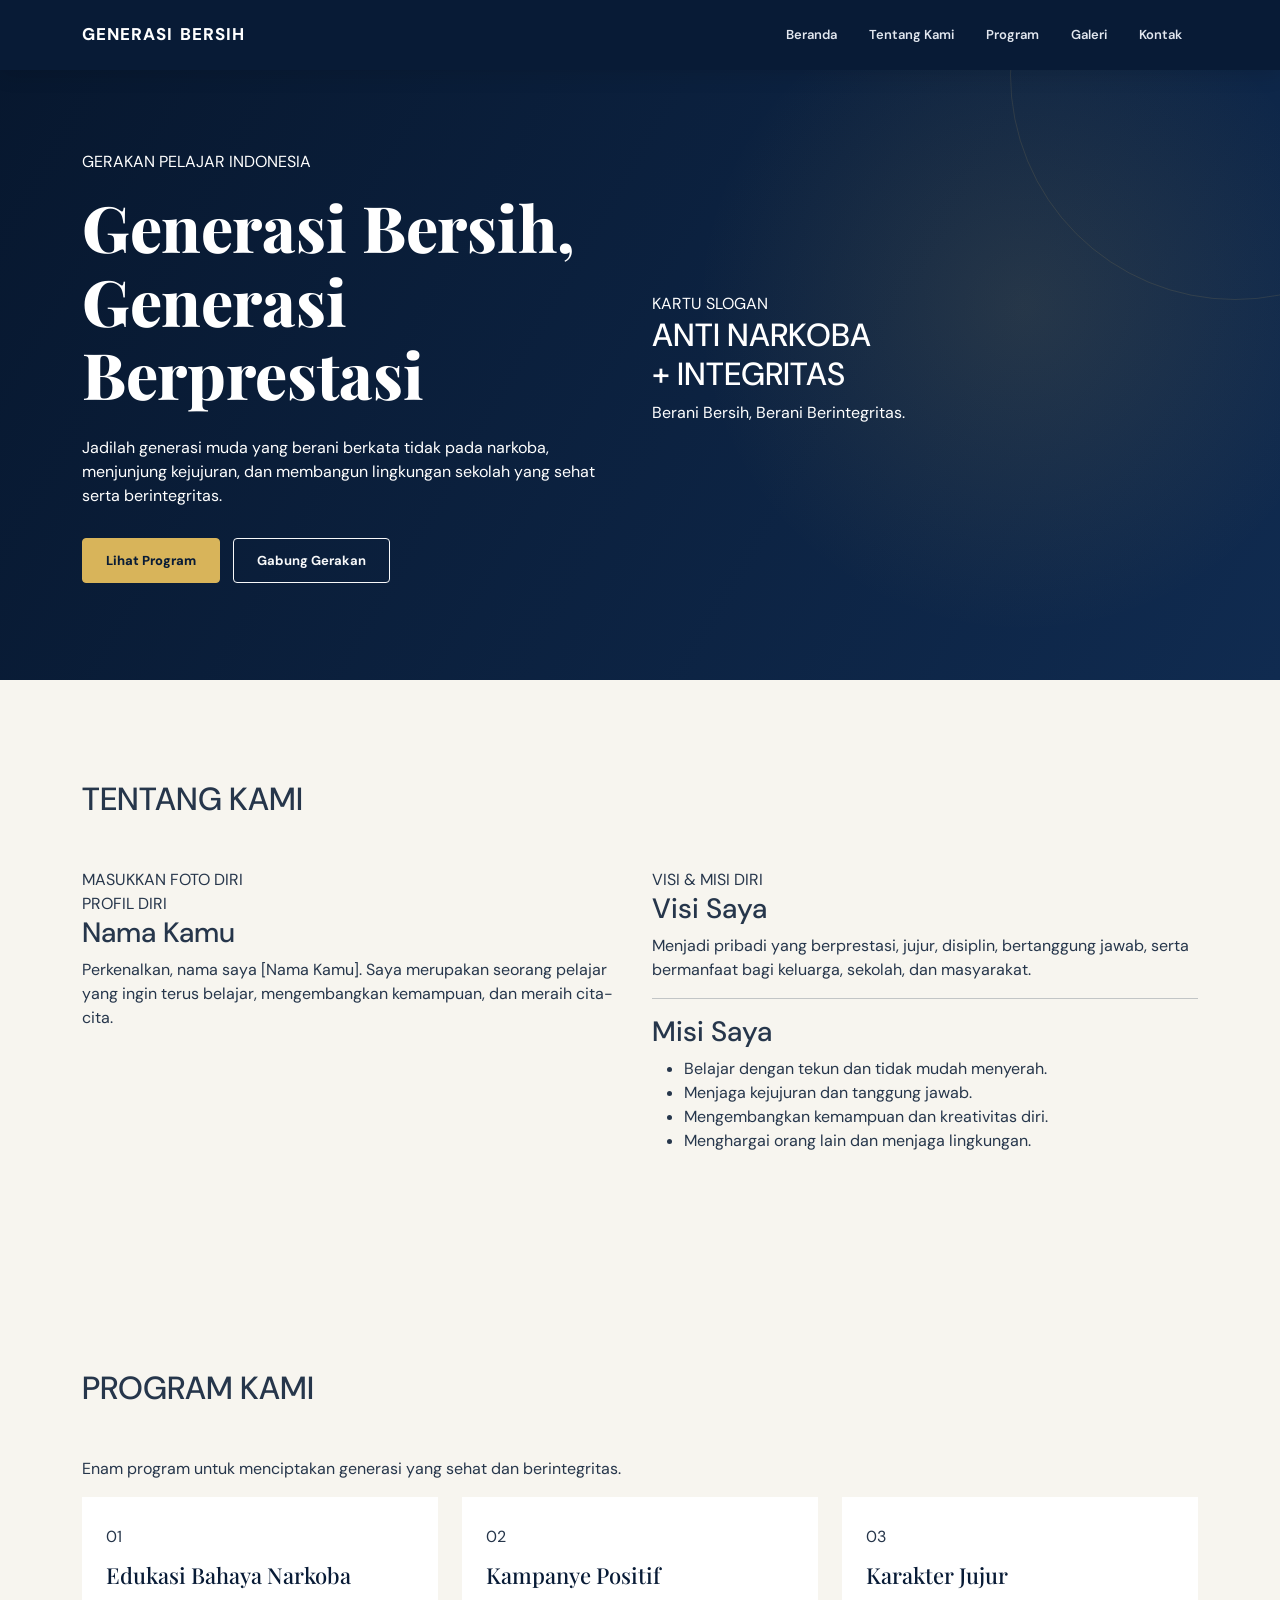
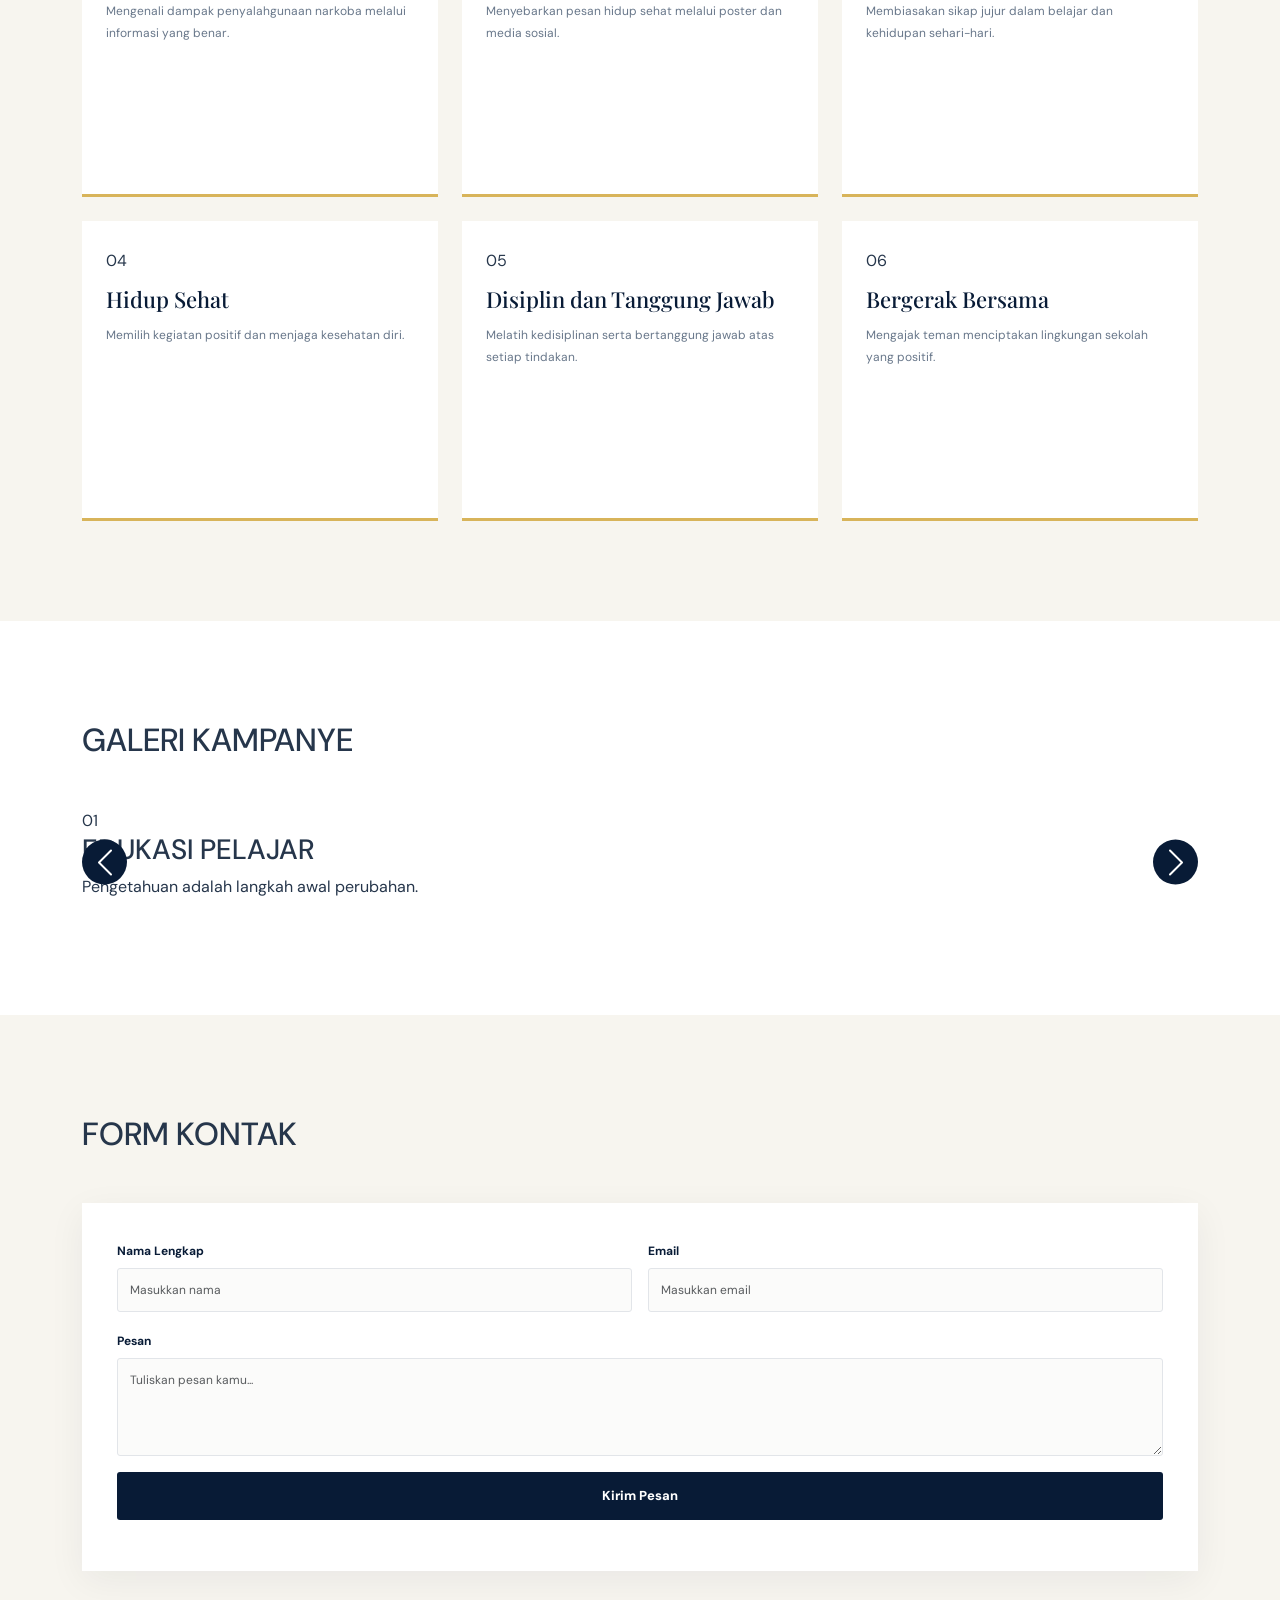
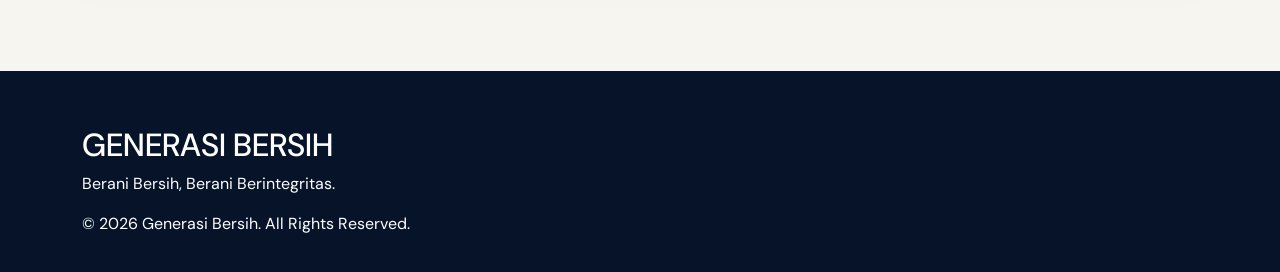
==== index.html @ 461866aa "Update index.html" ====
<!DOCTYPE html>
<html lang="id">
<head>
    <meta charset="UTF-8">
    <meta name="viewport" content="width=device-width, initial-scale=1.0">

    <title>Generasi Bersih</title>

    <!-- Bootstrap CSS -->
    <link href="https://cdn.jsdelivr.net/npm/bootstrap@5.3.3/dist/css/bootstrap.min.css" rel="stylesheet">

    <!-- Google Font -->
    <link href="https://fonts.googleapis.com/css2?family=DM+Sans:wght@400;500;600;700;800&family=Playfair+Display:wght@600;700;800&display=swap" rel="stylesheet">

    <!-- CSS -->
    <link rel="stylesheet" href="style.css">
</head>

<body>

<!-- ================================= -->
<!-- 1. NAVBAR -->
<!-- ================================= -->

<nav class="navbar navbar-expand-lg navbar-dark fixed-top">
    <div class="container">

        <a class="navbar-brand" href="#beranda">
            GENERASI <span>BERSIH</span>
        </a>

        <!-- Hamburger Smartphone -->
        <button class="navbar-toggler"
            type="button"
            data-bs-toggle="collapse"
            data-bs-target="#menuNavbar">

            <span class="navbar-toggler-icon"></span>
        </button>

        <div class="collapse navbar-collapse" id="menuNavbar">

            <ul class="navbar-nav ms-auto">

                <li class="nav-item">
                    <a class="nav-link" href="#beranda">Beranda</a>
                </li>

                <li class="nav-item">
                    <a class="nav-link" href="#tentang">Tentang Kami</a>
                </li>

                <li class="nav-item">
                    <a class="nav-link" href="#program">Program</a>
                </li>

                <li class="nav-item">
                    <a class="nav-link" href="#galeri">Galeri</a>
                </li>

                <li class="nav-item">
                    <a class="nav-link" href="#kontak">Kontak</a>
                </li>

            </ul>

        </div>
    </div>
</nav>


<!-- ================================= -->
<!-- 2. HERO -->
<!-- ================================= -->

<section id="beranda" class="hero-section">

    <div class="container">

        <div class="row align-items-center g-4">

            <!-- Kolom Kiri -->
            <div class="col-lg-6">

                <p class="eyebrow">
                    GERAKAN PELAJAR INDONESIA
                </p>

                <h1>
                    Generasi Bersih,<br>
                    Generasi Berprestasi
                </h1>

                <p class="hero-text">
                    Jadilah generasi muda yang berani berkata tidak
                    pada narkoba, menjunjung kejujuran, dan membangun
                    lingkungan sekolah yang sehat serta berintegritas.
                </p>

                <div class="hero-buttons">

                    <a href="#program" class="btn btn-gold">
                        Lihat Program
                    </a>

                    <a href="#kontak" class="btn btn-outline-light">
                        Gabung Gerakan
                    </a>

                </div>

            </div>

            <!-- Kolom Kanan -->
            <div class="col-lg-6">

                <div class="slogan-card">

                    <span>KARTU SLOGAN</span>

                    <h2>
                        ANTI NARKOBA
                        <br>
                        + INTEGRITAS
                    </h2>

                    <p>
                        Berani Bersih, Berani Berintegritas.
                    </p>

                </div>

            </div>

        </div>

    </div>

</section>


<!-- ================================= -->
<!-- 3. TENTANG KAMI -->
<!-- FOTO DIRI + VISI MISI DIRI -->
<!-- ================================= -->

<section id="tentang" class="about-section section-padding">

    <div class="container">

        <h2 class="section-heading">
            TENTANG KAMI
        </h2>

        <div class="row g-4">

            <!-- PROFIL DIRI -->
            <div class="col-md-6">

                <div class="profile-card">

                    <div class="profile-photo-wrap">

                        <!-- GANTI FOTO DI SINI -->
                        <img src="foto-diri.jpg"
                             alt="Foto Diri"
                             class="profile-photo"
                             onerror="this.style.display='none'; document.getElementById('placeholderFoto').style.display='grid';">

                        <div id="placeholderFoto" class="photo-placeholder">
                            MASUKKAN FOTO DIRI
                        </div>

                    </div>

                    <div class="card-content">

                        <span class="small-label">
                            PROFIL DIRI
                        </span>

                        <h3>Nama Kamu</h3>

                        <p>
                            Perkenalkan, nama saya [Nama Kamu].
                            Saya merupakan seorang pelajar yang ingin
                            terus belajar, mengembangkan kemampuan,
                            dan meraih cita-cita.
                        </p>

                    </div>

                </div>

            </div>


            <!-- VISI MISI DIRI -->
            <div class="col-md-6">

                <div class="vision-mission-card">

                    <span class="small-label">
                        VISI & MISI DIRI
                    </span>

                    <h3>Visi Saya</h3>

                    <p>
                        Menjadi pribadi yang berprestasi, jujur,
                        disiplin, bertanggung jawab, serta bermanfaat
                        bagi keluarga, sekolah, dan masyarakat.
                    </p>

                    <hr>

                    <h3>Misi Saya</h3>

                    <ul class="mission-list">

                        <li>
                            Belajar dengan tekun dan tidak mudah menyerah.
                        </li>

                        <li>
                            Menjaga kejujuran dan tanggung jawab.
                        </li>

                        <li>
                            Mengembangkan kemampuan dan kreativitas diri.
                        </li>

                        <li>
                            Menghargai orang lain dan menjaga lingkungan.
                        </li>

                    </ul>

                </div>

            </div>

        </div>

    </div>

</section>


<!-- ================================= -->
<!-- 4. PROGRAM KAMI -->
<!-- 6 CARD -->
<!-- ================================= -->

<section id="program" class="program-section section-padding">

    <div class="container">

        <h2 class="section-heading">
            PROGRAM KAMI
        </h2>

        <p class="section-subtitle">
            Enam program untuk menciptakan generasi yang sehat
            dan berintegritas.
        </p>

        <div class="row g-4">

            <!-- CARD 1 -->
            <div class="col-lg-4 col-md-6">

                <div class="program-card">

                    <span>01</span>

                    <h3>Edukasi Bahaya Narkoba</h3>

                    <p>
                        Mengenali dampak penyalahgunaan narkoba
                        melalui informasi yang benar.
                    </p>

                </div>

            </div>


            <!-- CARD 2 -->
            <div class="col-lg-4 col-md-6">

                <div class="program-card">

                    <span>02</span>

                    <h3>Kampanye Positif</h3>

                    <p>
                        Menyebarkan pesan hidup sehat melalui
                        poster dan media sosial.
                    </p>

                </div>

            </div>


            <!-- CARD 3 -->
            <div class="col-lg-4 col-md-6">

                <div class="program-card">

                    <span>03</span>

                    <h3>Karakter Jujur</h3>

                    <p>
                        Membiasakan sikap jujur dalam belajar
                        dan kehidupan sehari-hari.
                    </p>

                </div>

            </div>


            <!-- CARD 4 -->
            <div class="col-lg-4 col-md-6">

                <div class="program-card">

                    <span>04</span>

                    <h3>Hidup Sehat</h3>

                    <p>
                        Memilih kegiatan positif dan menjaga
                        kesehatan diri.
                    </p>

                </div>

            </div>


            <!-- CARD 5 -->
            <div class="col-lg-4 col-md-6">

                <div class="program-card">

                    <span>05</span>

                    <h3>Disiplin dan Tanggung Jawab</h3>

                    <p>
                        Melatih kedisiplinan serta bertanggung
                        jawab atas setiap tindakan.
                    </p>

                </div>

            </div>


            <!-- CARD 6 -->
            <div class="col-lg-4 col-md-6">

                <div class="program-card">

                    <span>06</span>

                    <h3>Bergerak Bersama</h3>

                    <p>
                        Mengajak teman menciptakan lingkungan
                        sekolah yang positif.
                    </p>

                </div>

            </div>

        </div>

    </div>

</section>


<!-- ================================= -->
<!-- 5. GALERI KAMPANYE -->
<!-- CAROUSEL -->
<!-- ================================= -->

<section id="galeri" class="gallery-section section-padding">

    <div class="container">

        <h2 class="section-heading">
            GALERI KAMPANYE
        </h2>

        <div id="galleryCarousel"
             class="carousel slide"
             data-bs-ride="carousel">

            <div class="carousel-inner">

                <div class="carousel-item active">

                    <div class="gallery-slide slide-one">

                        <span>01</span>

                        <h3>EDUKASI PELAJAR</h3>

                        <p>
                            Pengetahuan adalah langkah awal perubahan.
                        </p>

                    </div>

                </div>


                <div class="carousel-item">

                    <div class="gallery-slide slide-two">

                        <span>02</span>

                        <h3>KAMPANYE POSITIF</h3>

                        <p>
                            Sebarkan pesan baik untuk masa depan.
                        </p>

                    </div>

                </div>


                <div class="carousel-item">

                    <div class="gallery-slide slide-three">

                        <span>03</span>

                        <h3>AKSI BERSAMA</h3>

                        <p>
                            Perubahan besar dimulai dari langkah kecil.
                        </p>

                    </div>

                </div>

            </div>


            <!-- Tombol Sebelumnya -->
            <button class="carousel-control-prev"
                    type="button"
                    data-bs-target="#galleryCarousel"
                    data-bs-slide="prev">

                <span class="carousel-control-prev-icon"></span>

            </button>


            <!-- Tombol Berikutnya -->
            <button class="carousel-control-next"
                    type="button"
                    data-bs-target="#galleryCarousel"
                    data-bs-slide="next">

                <span class="carousel-control-next-icon"></span>

            </button>

        </div>

    </div>

</section>


<!-- ================================= -->
<!-- 6. FORM KONTAK -->
<!-- ================================= -->

<section id="kontak" class="contact-section section-padding">

    <div class="container">

        <h2 class="section-heading">
            FORM KONTAK
        </h2>

        <form id="contactForm" class="contact-form">

            <div class="row g-3">

                <!-- NAMA -->
                <div class="col-md-6">

                    <label for="nama" class="form-label">
                        Nama Lengkap
                    </label>

                    <input type="text"
                           id="nama"
                           class="form-control"
                           placeholder="Masukkan nama"
                           required>

                </div>


                <!-- EMAIL -->
                <div class="col-md-6">

                    <label for="email" class="form-label">
                        Email
                    </label>

                    <input type="email"
                           id="email"
                           class="form-control"
                           placeholder="Masukkan email"
                           required>

                </div>


                <!-- PESAN -->
                <div class="col-12">

                    <label for="pesan" class="form-label">
                        Pesan
                    </label>

                    <textarea id="pesan"
                              class="form-control"
                              rows="4"
                              placeholder="Tuliskan pesan kamu..."
                              required></textarea>

                </div>


                <!-- BUTTON KIRIM -->
                <div class="col-12">

                    <button type="submit"
                            class="btn btn-navy w-100">
                        Kirim Pesan
                    </button>

                    <p id="formMessage"></p>

                </div>

            </div>

        </form>

    </div>

</section>


<!-- ================================= -->
<!-- 7. FOOTER -->
<!-- ================================= -->

<footer class="site-footer">

    <div class="container footer-inner">

        <div>

            <h2>
                GENERASI <span>BERSIH</span>
            </h2>

            <p>
                Berani Bersih, Berani Berintegritas.
            </p>

        </div>

        <p class="copyright">
            © 2026 Generasi Bersih. All Rights Reserved.
        </p>

    </div>

</footer>


<!-- BOOTSTRAP JAVASCRIPT -->
<script src="https://cdn.jsdelivr.net/npm/bootstrap@5.3.3/dist/js/bootstrap.bundle.min.js"></script>

<!-- JAVASCRIPT SENDIRI -->
<script src="script.js"></script>

</body>
</html>
---- style.css ----
:root {
  --navy: #081b36;
  --navy-light: #102b50;
  --navy-soft: #17375f;
  --gold: #d8b45a;
  --gold-light: #f1d991;
  --cream: #f7f5ef;
  --white: #ffffff;
  --text: #26364b;
  --muted: #68778a;
}

* {
  margin: 0;
  padding: 0;
  box-sizing: border-box;
}

html {
  scroll-behavior: smooth;
  scroll-padding-top: 85px;
}

body {
  font-family: 'DM Sans', sans-serif;
  color: var(--text);
  background: var(--white);
}

a {
  text-decoration: none;
}

.gold-text {
  color: var(--gold-light);
}

.gold-text-dark {
  color: #b18b34;
}

/* NAVBAR */

.navbar {
  background: var(--navy);
  padding: 17px 0;
  box-shadow: 0 4px 20px rgba(0, 0, 0, 0.12);
}

.navbar-brand {
  color: white;
  font-size: 17px;
  font-weight: 800;
  letter-spacing: 1px;
  display: flex;
  align-items: center;
  gap: 7px;
}

.brand-icon {
  width: 35px;
  height: 35px;
  border: 1px solid var(--gold);
  color: var(--gold);
  display: inline-flex;
  align-items: center;
  justify-content: center;
  border-radius: 50%;
  font-family: 'Playfair Display', serif;
  font-size: 21px;
}

.nav-link {
  color: #e2e7ef !important;
  font-size: 13px;
  font-weight: 600;
  margin: 0 8px;
  transition: 0.3s;
}

.nav-link:hover {
  color: var(--gold) !important;
}

.btn-gold {
  background: var(--gold);
  color: var(--navy);
  border: 1px solid var(--gold);
  border-radius: 4px;
  padding: 12px 23px;
  font-size: 13px;
  font-weight: 800;
  transition: 0.3s;
}

.btn-gold:hover {
  background: var(--gold-light);
  color: var(--navy);
  border-color: var(--gold-light);
  transform: translateY(-3px);
}

/* HERO */

.hero-section {
  min-height: 680px;
  padding: 150px 0 90px;
  background:
    radial-gradient(circle at 80% 45%, rgba(216, 180, 90, 0.12), transparent 30%),
    linear-gradient(120deg, #07172e, #102b50);
  color: white;
  overflow: hidden;
  position: relative;
}

.hero-section::before {
  content: "";
  position: absolute;
  width: 450px;
  height: 450px;
  border: 1px solid rgba(216, 180, 90, 0.12);
  border-radius: 50%;
  right: -180px;
  top: -150px;
}

.hero-label {
  color: var(--gold);
  font-size: 11px;
  font-weight: 800;
  letter-spacing: 3px;
  margin-bottom: 22px;
}

.hero-label span {
  display: inline-block;
  width: 25px;
  height: 2px;
  background: var(--gold);
  vertical-align: middle;
  margin-right: 8px;
}

.hero-section h1 {
  font-family: 'Playfair Display', serif;
  font-size: clamp(40px, 5vw, 64px);
  line-height: 1.15;
  font-weight: 800;
  margin-bottom: 25px;
}

.hero-description {
  max-width: 540px;
  color: #c5cfdd;
  line-height: 1.9;
  font-size: 14px;
}

.hero-buttons {
  display: flex;
  gap: 13px;
  flex-wrap: wrap;
  margin-top: 30px;
}

.btn-outline-light {
  border-radius: 4px;
  padding: 12px 23px;
  font-size: 13px;
  font-weight: 700;
}

.hero-note {
  margin-top: 55px;
  display: flex;
  align-items: center;
  gap: 12px;
  color: #aebbd0;
  font-size: 10px;
  letter-spacing: 2px;
  font-weight: 700;
}

.note-line {
  width: 40px;
  height: 1px;
  background: var(--gold);
}

/* HERO VISUAL */

.hero-visual {
  height: 420px;
  max-width: 420px;
  margin: auto;
  border: 1px solid rgba(216, 180, 90, 0.5);
  position: relative;
  padding: 25px;
  display: flex;
  flex-direction: column;
  justify-content: space-between;
  background: linear-gradient(145deg, rgba(255,255,255,0.07), rgba(255,255,255,0.01));
}

.visual-top {
  color: var(--gold-light);
  font-size: 10px;
  letter-spacing: 3px;
  text-align: center;
  font-weight: 700;
}

.visual-circle {
  width: 230px;
  height: 230px;
  margin: auto;
  border-radius: 50%;
  border: 1px solid var(--gold);
  display: flex;
  align-items: center;
  justify-content: center;
  position: relative;
}

.visual-circle::before {
  content: "";
  position: absolute;
  inset: 12px;
  border: 1px dashed rgba(216, 180, 90, 0.6);
  border-radius: 50%;
}

.circle-inner {
  display: flex;
  flex-direction: column;
  align-items: center;
  color: white;
  z-index: 1;
}

.shield-symbol {
  font-size: 58px;
  color: var(--gold);
  line-height: 1.2;
}

.circle-caption {
  color: var(--gold-light);
  font-size: 10px;
  letter-spacing: 4px;
}

.circle-inner strong {
  font-family: 'Playfair Display', serif;
  font-size: 29px;
  letter-spacing: 2px;
}

.visual-bottom {
  display: flex;
  align-items: center;
  gap: 15px;
  border-top: 1px solid rgba(255,255,255,0.2);
  padding-top: 15px;
}

.visual-bottom > span {
  font-family: 'Playfair Display', serif;
  color: var(--gold);
  font-size: 30px;
}

.visual-bottom strong,
.visual-bottom small {
  display: block;
}

.visual-bottom strong {
  font-size: 11px;
  letter-spacing: 1px;
}

.visual-bottom small {
  color: #b8c5d7;
  font-size: 10px;
  margin-top: 4px;
}

.gold-decoration {
  position: absolute;
  width: 65px;
  height: 65px;
  border-top: 2px solid var(--gold);
  border-right: 2px solid var(--gold);
  top: -8px;
  right: -8px;
}

/* STATISTIK */

.stat-section {
  background: var(--gold);
  padding: 27px 0;
}

.stat-item h2 {
  color: var(--navy);
  font-family: 'Playfair Display', serif;
  font-size: 32px;
  margin-bottom: 2px;
}

.stat-item p {
  color: #29364a;
  font-size: 12px;
  font-weight: 800;
  margin: 0;
}

/* SECTION UMUM */

.section-padding {
  padding: 100px 0;
}

.section-label {
  color: #a8832f;
  font-size: 11px;
  letter-spacing: 3px;
  font-weight: 800;
  margin-bottom: 14px;
}

.section-title {
  color: var(--navy);
  font-family: 'Playfair Display', serif;
  font-size: clamp(32px, 4vw, 43px);
  font-weight: 800;
  margin-bottom: 20px;
}

.section-description {
  color: var(--muted);
  font-size: 14px;
  line-height: 1.9;
}

.section-heading {
  margin-bottom: 50px;
}

/* TENTANG */

.about-section {
  background: var(--cream);
}

.about-art {
  min-height: 440px;
  background: var(--navy);
  padding: 40px;
  color: white;
  position: relative;
  overflow: hidden;
}

.about-number {
  font-family: 'Playfair Display', serif;
  color: rgba(216, 180, 90, 0.3);
  font-size: 100px;
  line-height: 1;
}

.about-content {
  position: relative;
  z-index: 1;
  margin-top: 25px;
}

.about-content > span {
  color: var(--gold);
  font-size: 10px;
  letter-spacing: 4px;
  font-weight: 700;
}

.about-content h2 {
  font-family: 'Playfair Display', serif;
  font-size: 34px;
  line-height: 1.3;
  max-width: 320px;
  margin: 15px 0;
}

.about-line {
  width: 55px;
  height: 3px;
  background: var(--gold);
  margin-bottom: 17px;
}

.about-content p {
  color: #bfcada;
  font-size: 13px;
  line-height: 1.8;
  max-width: 310px;
}

.about-stamp {
  position: absolute;
  right: 20px;
  bottom: 20px;
  width: 75px;
  height: 75px;
  border: 1px solid var(--gold);
  border-radius: 50%;
  display: flex;
  align-items: center;
  justify-content: center;
  text-align: center;
  color: var(--gold);
  font-weight: 800;
  font-size: 12px;
  transform: rotate(-15deg);
}

.about-points {
  margin-top: 28px;
}

.point-item {
  display: flex;
  gap: 15px;
  margin-top: 20px;
  align-items: flex-start;
}

.point-item > span {
  background: var(--gold);
  color: var(--navy);
  width: 28px;
  height: 28px;
  flex-shrink: 0;
  display: flex;
  justify-content: center;
  align-items: center;
  border-radius: 50%;
  font-weight: 800;
}

.point-item strong,
.point-item small {
  display: block;
}

.point-item strong {
  color: var(--navy);
  font-size: 14px;
}

.point-item small {
  color: var(--muted);
  font-size: 12px;
  margin-top: 5px;
}

/* VISI MISI */

.vision-section {
  background: var(--navy);
}

.gold-label {
  color: var(--gold) !important;
}

.light-title {
  color: white;
}

.vision-intro {
  color: #b9c5d6;
  font-size: 14px;
}

.vision-card {
  height: 100%;
  padding: 38px;
  background: var(--gold);
  color: var(--navy);
  position: relative;
  overflow: hidden;
}

.card-index {
  font-size: 10px;
  letter-spacing: 3px;
  font-weight: 800;
}

.vision-icon {
  font-size: 50px;
  margin-top: 35px;
}

.vision-card h3,
.mission-card h3 {
  font-family: 'Playfair Display', serif;
  font-size: 32px;
  margin: 10px 0;
}

.vision-card p {
  font-size: 14px;
  line-height: 1.9;
  margin-top: 15px;
}

.mission-card {
  height: 100%;
  padding: 38px;
  border: 1px solid rgba(216, 180, 90, 0.5);
  color: white;
}

.mission-card h3 {
  color: var(--gold);
  margin: 20px 0;
}

.mission-row {
  display: flex;
  gap: 18px;
  padding: 16px 0;
  border-bottom: 1px solid rgba(255,255,255,0.13);
}

.mission-row:last-child {
  border-bottom: none;
}

.mission-row span {
  color: var(--gold);
  font-family: 'Playfair Display', serif;
  font-size: 22px;
}

.mission-row p {
  color: #d0d9e5;
  font-size: 13px;
  line-height: 1.7;
  margin: 0;
}

/* PROGRAM */

.program-section {
  background: var(--cream);
}

.program-count {
  color: var(--navy);
  font-size: 11px;
  font-weight: 800;
  letter-spacing: 2px;
}

.program-card {
  height: 100%;
  min-height: 300px;
  background: white;
  padding: 28px 24px;
  border-bottom: 3px solid var(--gold);
  transition: 0.3s;
}

.program-card:hover {
  transform: translateY(-8px);
  box-shadow: 0 15px 35px rgba(8, 27, 54, 0.1);
}

.program-icon {
  width: 50px;
  height: 50px;
  background: var(--navy);
  color: var(--gold);
  display: flex;
  align-items: center;
  justify-content: center;
  font-size: 25px;
  margin-bottom: 25px;
}

.program-number {
  color: #a8832f;
  font-size: 9px;
  font-weight: 800;
  letter-spacing: 2px;
}

.program-card h3 {
  color: var(--navy);
  font-family: 'Playfair Display', serif;
  font-size: 22px;
  margin: 13px 0;
}

.program-card p {
  color: var(--muted);
  font-size: 12px;
  line-height: 1.8;
}

.program-bottom {
  display: flex;
  justify-content: space-between;
  align-items: center;
  border-top: 1px solid #e9e9e9;
  padding-top: 15px;
  margin-top: 20px;
  color: var(--navy);
  font-size: 9px;
  font-weight: 800;
  letter-spacing: 2px;
}

.program-bottom span {
  color: #a8832f;
  font-size: 20px;
}

/* KAMPANYE */

.campaign-section {
  background: var(--cream);
  padding: 15px 0 90px;
}

.campaign-box {
  background: var(--navy);
  color: white;
  padding: 65px 55px;
  position: relative;
  overflow: hidden;
}

.campaign-box h2 {
  font-family: 'Playfair Display', serif;
  font-size: clamp(28px, 4vw, 43px);
  line-height: 1.3;
  margin-bottom: 15px;
}

.campaign-box p:not(.section-label) {
  color: #bdc9d9;
  font-size: 13px;
}

.campaign-decoration {
  position: absolute;
  right: 20px;
  top: -60px;
  font-family: 'Playfair Display', serif;
  font-size: 250px;
  font-weight: 800;
  color: rgba(255,255,255,0.035);
}

/* GALERI */

.gallery-section {
  background: white;
}

.gallery-section .section-description {
  max-width: 580px;
}

.gallery-card {
  padding: 0 75px;
}

.gallery-placeholder {
  height: 330px;
  display: flex;
  flex-direction: column;
  align-items: center;
  justify-content: center;
  text-align: center;
  color: white;
  position: relative;
  overflow: hidden;
}

.gallery-one {
  background: linear-gradient(135deg, #102b50, #254c76);
}

.gallery-two {
  background: linear-gradient(135deg, #182d48, #8b7139);
}

.gallery-three {
  background: linear-gradient(135deg, #07172e, #3a5270);
}

.gallery-placeholder::before,
.gallery-placeholder::after {
  content: "";
  position: absolute;
  border: 1px solid rgba(255,255,255,0.2);
  width: 240px;
  height: 240px;
  border-radius: 50%;
}

.gallery-placeholder::after {
  width: 190px;
  height: 190px;
}

.gallery-placeholder span {
  color: var(--gold-light);
  font-family: 'Playfair Display', serif;
  font-size: 55px;
  z-index: 1;
}

.gallery-placeholder strong {
  font-family: 'Playfair Display', serif;
  font-size: 25px;
  z-index: 1;
}

.gallery-placeholder small {
  color: #e0e6ed;
  margin-top: 10px;
  z-index: 1;
  font-size: 12px;
}

.carousel-control-prev,
.carousel-control-next {
  width: 45px;
  height: 45px;
  top: 50%;
  transform: translateY(-50%);
  background: var(--navy);
  border-radius: 50%;
  opacity: 1;
}

.gallery-note {
  color: #8a929d;
  font-size: 11px;
  text-align: center;
  margin-top: 20px;
}

/* JOIN */

.join-section {
  padding: 90px 0;
  background:
    radial-gradient(circle at center, rgba(216,180,90,0.13), transparent 40%),
    var(--navy-light);
  color: white;
  text-align: center;
}

.join-content h2 {
  font-family: 'Playfair Display', serif;
  font-size: clamp(35px, 5vw, 52px);
  line-height: 1.3;
  margin-bottom: 20px;
}

.join-content > p:not(.section-label) {
  max-width: 560px;
  margin: 0 auto 28px;
  color: #c5cfdd;
  font-size: 13px;
  line-height: 1.8;
}

/* KONTAK */

.contact-section {
  background: var(--cream);
}

.contact-info {
  margin-top: 35px;
}

.contact-info-item {
  display: flex;
  gap: 15px;
  align-items: center;
  margin-top: 22px;
}

.contact-info-item > span {
  width: 43px;
  height: 43px;
  background: var(--navy);
  color: var(--gold);
  display: flex;
  align-items: center;
  justify-content: center;
  font-size: 20px;
}

.contact-info-item strong,
.contact-info-item small {
  display: block;
}

.contact-info-item strong {
  color: var(--navy);
  font-size: 13px;
}

.contact-info-item small {
  color: var(--muted);
  font-size: 12px;
  margin-top: 3px;
}

.contact-form {
  background: white;
  padding: 35px;
  box-shadow: 0 10px 35px rgba(8, 27, 54, 0.06);
}

.contact-form h3 {
  font-family: 'Playfair Display', serif;
  color: var(--navy);
  font-size: 27px;
  margin-bottom: 25px;
}

.contact-form label {
  color: var(--navy);
  font-size: 12px;
  font-weight: 700;
  margin-bottom: 8px;
}

.contact-form .form-control {
  border: 1px solid #e2e5e9;
  border-radius: 3px;
  padding: 12px;
  font-size: 12px;
  background: #fbfbfa;
}

.contact-form .form-control:focus {
  border-color: var(--gold);
  box-shadow: 0 0 0 0.15rem rgba(216,180,90,0.15);
}

.btn-navy {
  background: var(--navy);
  color: white;
  border-radius: 3px;
  padding: 13px;
  font-size: 13px;
  font-weight: 800;
  transition: 0.3s;
}

.btn-navy:hover {
  background: var(--navy-light);
  color: var(--gold);
}

/* FOOTER */

.site-footer {
  background: #061329;
  color: white;
  padding: 55px 0 20px;
}

.footer-brand {
  color: white;
  font-family: 'Playfair Display', serif;
  font-size: 24px;
  font-weight: 800;
}

.footer-brand span {
  color: var(--gold);
}

.footer-description {
  max-width: 380px;
  color: #aab8ca;
  font-size: 12px;
  line-height: 1.9;
  margin-top: 15px;
}

.footer-title {
  color: var(--gold);
  font-size: 12px;
  font-weight: 800;
  letter-spacing: 2px;
  margin-bottom: 18px;
}

.footer-links {
  list-style: none;
  padding: 0;
}

.footer-links li {
  margin-bottom: 11px;
}

.footer-links a {
  color: #b8c4d3;
  font-size: 12px;
  transition: 0.3s;
}

.footer-links a:hover {
  color: var(--gold);
}

.footer-bottom {
  border-top: 1px solid rgba(255,255,255,0.12);
  margin-top: 40px;
  padding-top: 20px;
  color: #8999ad;
  font-size: 11px;
  text-align: center;
}

/* RESPONSIVE */

@media (max-width: 991px) {
  .navbar-nav {
    padding-top: 15px;
  }

  .nav-link {
    padding: 10px 0;
  }

  .hero-section {
    padding-top: 125px;
  }

  .hero-visual {
    margin-top: 20px;
  }

  .section-padding {
    padding: 75px 0;
  }
}

@media (max-width: 576px) {
  .hero-section {
    padding: 120px 0 65px;
  }

  .hero-section h1 {
    font-size: 40px;
  }

  .hero-description {
    font-size: 13px;
  }

  .hero-visual {
    height: 350px;
    padding: 20px;
  }

  .visual-circle {
    width: 190px;
    height: 190px;
  }

  .circle-inner strong {
    font-size: 24px;
  }

  .section-padding {
    padding: 65px 0;
  }

  .about-art {
    padding: 28px;
    min-height: 400px;
  }

  .about-content h2 {
    font-size: 29px;
  }

  .vision-card,
  .mission-card {
    padding: 27px;
  }

  .campaign-box {
    padding: 40px 25px;
  }

  .gallery-card {
    padding: 0 35px;
  }

  .gallery-placeholder {
    height: 280px;
    padding: 15px;
  }

  .gallery-placeholder strong {
    font-size: 20px;
  }

  .contact-form {
    padding: 25px 20px;
  }

  .join-section {
    padding: 70px 0;
  }
}
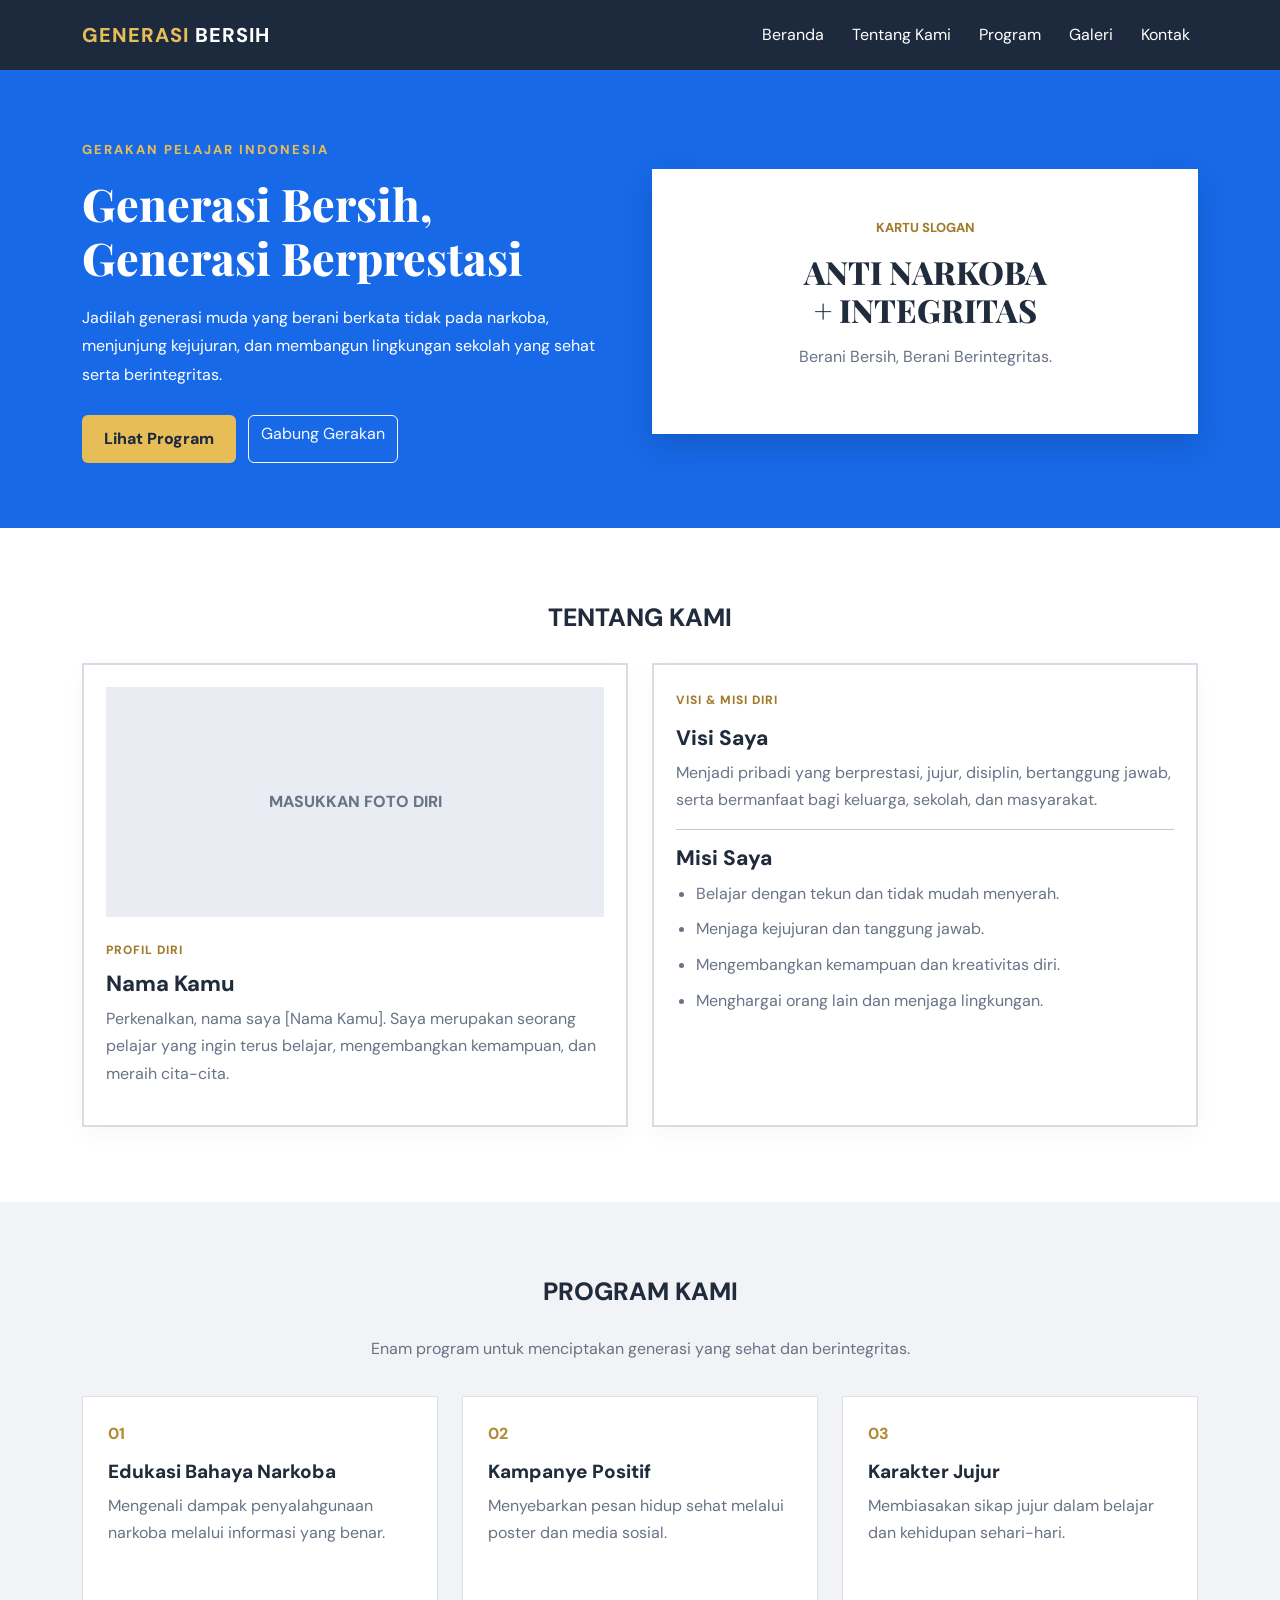
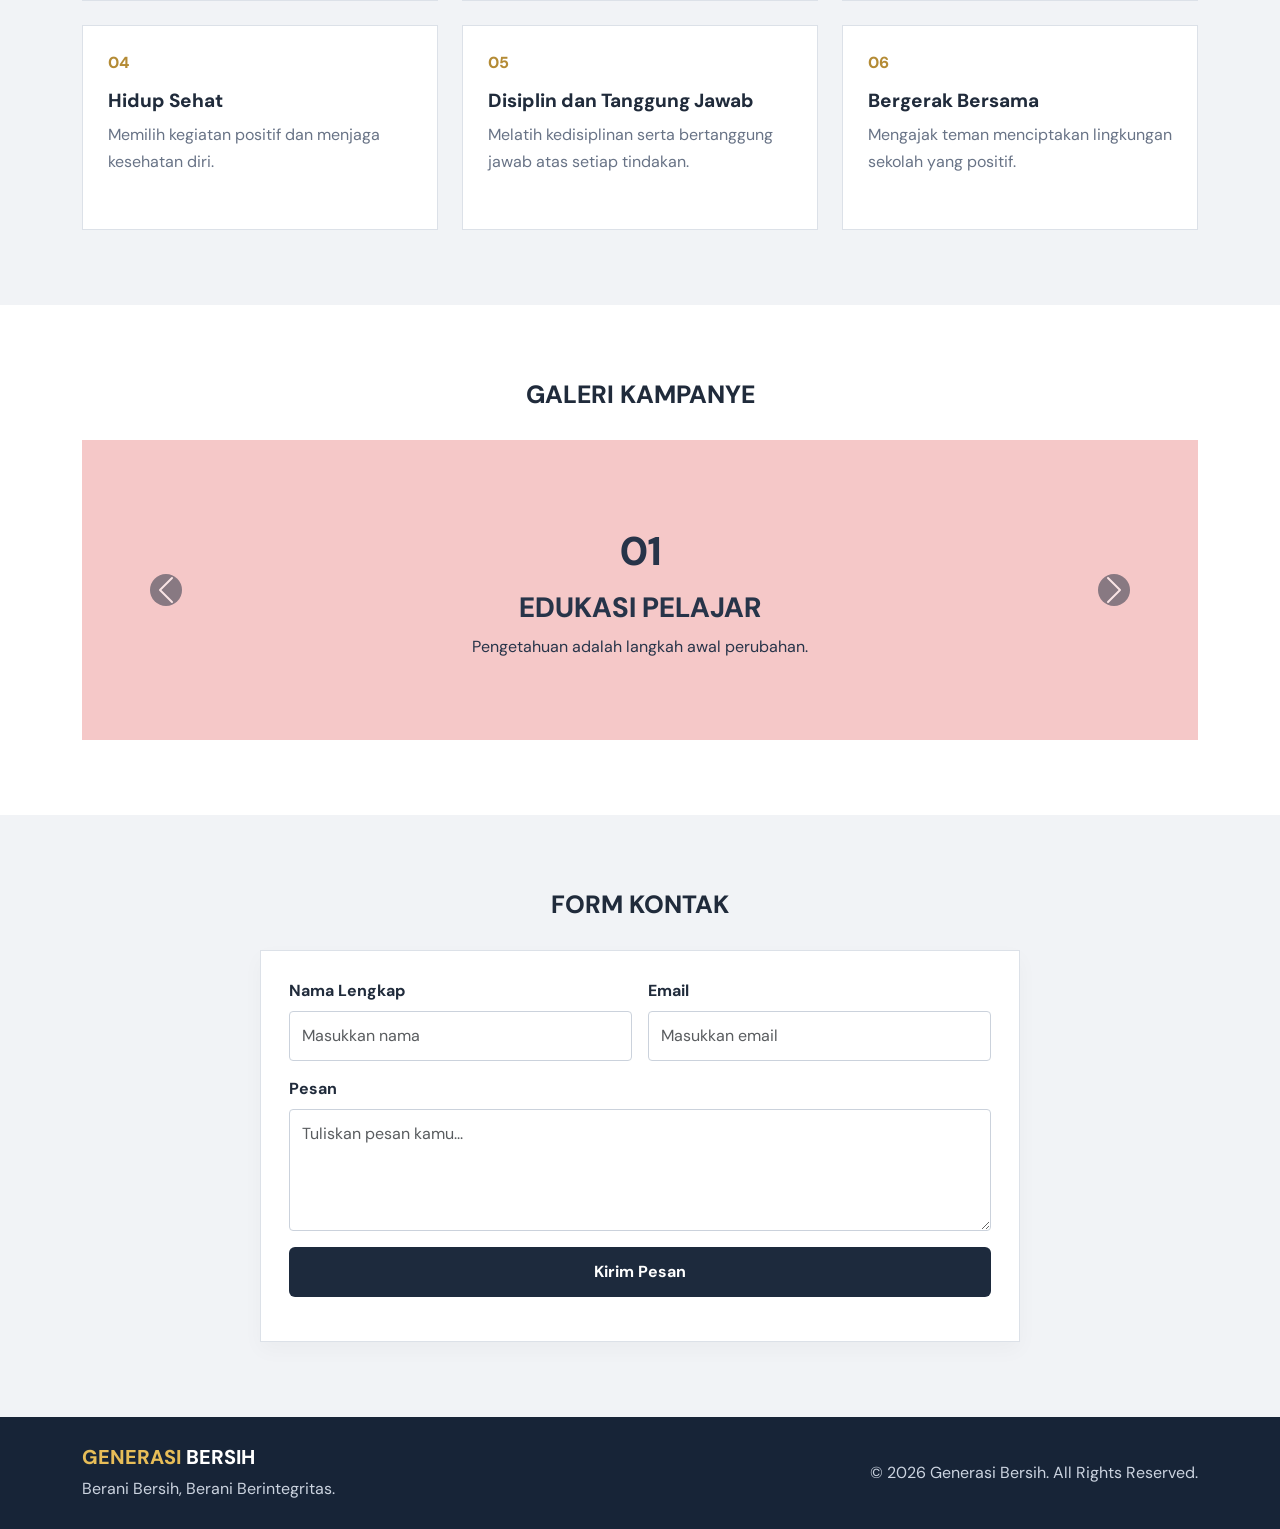
==== commit 0577c54e: "Update index.html" ====
--- a/index.html
+++ b/index.html
@@ -162,7 +162,7 @@
                     <div class="profile-photo-wrap">
 
                         <!-- GANTI FOTO DI SINI -->
-                        <img src="foto-diri.jpg"
+                        <img src="fotoku.jpg"
                              alt="Foto Diri"
                              class="profile-photo"
                              onerror="this.style.display='none'; document.getElementById('placeholderFoto').style.display='grid';">
--- a/style.css
+++ b/style.css
@@ -1,1034 +1,517 @@
+/* =================================
+   PENGATURAN DASAR
+================================= */
+
+* {
+    box-sizing: border-box;
+}
+
 :root {
-  --navy: #081b36;
-  --navy-light: #102b50;
-  --navy-soft: #17375f;
-  --gold: #d8b45a;
-  --gold-light: #f1d991;
-  --cream: #f7f5ef;
-  --white: #ffffff;
-  --text: #26364b;
-  --muted: #68778a;
-}
-
-* {
-  margin: 0;
-  padding: 0;
-  box-sizing: border-box;
+    --navy: #1d2a3d;
+    --blue: #1769e8;
+    --gold: #e7bd58;
+    --white: #ffffff;
+    --soft: #f1f3f6;
+    --text: #202b3b;
 }
 
 html {
-  scroll-behavior: smooth;
-  scroll-padding-top: 85px;
+    scroll-behavior: smooth;
+    scroll-padding-top: 80px;
 }
 
 body {
-  font-family: 'DM Sans', sans-serif;
-  color: var(--text);
-  background: var(--white);
-}
-
-a {
-  text-decoration: none;
-}
-
-.gold-text {
-  color: var(--gold-light);
-}
-
-.gold-text-dark {
-  color: #b18b34;
-}
-
-/* NAVBAR */
+    margin: 0;
+    font-family: "DM Sans", sans-serif;
+    color: var(--text);
+}
+
+
+/* =================================
+   1. NAVBAR
+================================= */
 
 .navbar {
-  background: var(--navy);
-  padding: 17px 0;
-  box-shadow: 0 4px 20px rgba(0, 0, 0, 0.12);
+    background: var(--navy);
+    min-height: 70px;
 }
 
 .navbar-brand {
-  color: white;
-  font-size: 17px;
-  font-weight: 800;
-  letter-spacing: 1px;
-  display: flex;
-  align-items: center;
-  gap: 7px;
-}
-
-.brand-icon {
-  width: 35px;
-  height: 35px;
-  border: 1px solid var(--gold);
-  color: var(--gold);
-  display: inline-flex;
-  align-items: center;
-  justify-content: center;
-  border-radius: 50%;
-  font-family: 'Playfair Display', serif;
-  font-size: 21px;
+    color: var(--gold) !important;
+    font-weight: 800;
+    letter-spacing: 1px;
+}
+
+.navbar-brand span {
+    color: white;
 }
 
 .nav-link {
-  color: #e2e7ef !important;
-  font-size: 13px;
-  font-weight: 600;
-  margin: 0 8px;
-  transition: 0.3s;
+    color: white !important;
+    margin-left: 12px;
 }
 
 .nav-link:hover {
-  color: var(--gold) !important;
+    color: var(--gold) !important;
+}
+
+
+/* =================================
+   2. HERO
+================================= */
+
+.hero-section {
+    background: var(--blue);
+    color: white;
+    padding: 140px 0 65px;
+}
+
+.eyebrow {
+    color: var(--gold);
+    font-weight: 800;
+    font-size: 13px;
+    letter-spacing: 2px;
+}
+
+.hero-section h1 {
+    font-family: "Playfair Display", serif;
+    font-size: 45px;
+    font-weight: 800;
+    line-height: 1.2;
+}
+
+.hero-text {
+    line-height: 1.8;
+    margin-top: 20px;
+    margin-bottom: 25px;
+}
+
+.hero-buttons {
+    display: flex;
+    gap: 12px;
+    flex-wrap: wrap;
 }
 
 .btn-gold {
-  background: var(--gold);
-  color: var(--navy);
-  border: 1px solid var(--gold);
-  border-radius: 4px;
-  padding: 12px 23px;
-  font-size: 13px;
-  font-weight: 800;
-  transition: 0.3s;
+    background: var(--gold);
+    color: var(--navy);
+    border: none;
+    padding: 12px 22px;
+    font-weight: 800;
 }
 
 .btn-gold:hover {
-  background: var(--gold-light);
-  color: var(--navy);
-  border-color: var(--gold-light);
-  transform: translateY(-3px);
-}
-
-/* HERO */
-
-.hero-section {
-  min-height: 680px;
-  padding: 150px 0 90px;
-  background:
-    radial-gradient(circle at 80% 45%, rgba(216, 180, 90, 0.12), transparent 30%),
-    linear-gradient(120deg, #07172e, #102b50);
-  color: white;
-  overflow: hidden;
-  position: relative;
-}
-
-.hero-section::before {
-  content: "";
-  position: absolute;
-  width: 450px;
-  height: 450px;
-  border: 1px solid rgba(216, 180, 90, 0.12);
-  border-radius: 50%;
-  right: -180px;
-  top: -150px;
-}
-
-.hero-label {
-  color: var(--gold);
-  font-size: 11px;
-  font-weight: 800;
-  letter-spacing: 3px;
-  margin-bottom: 22px;
-}
-
-.hero-label span {
-  display: inline-block;
-  width: 25px;
-  height: 2px;
-  background: var(--gold);
-  vertical-align: middle;
-  margin-right: 8px;
-}
-
-.hero-section h1 {
-  font-family: 'Playfair Display', serif;
-  font-size: clamp(40px, 5vw, 64px);
-  line-height: 1.15;
-  font-weight: 800;
-  margin-bottom: 25px;
-}
-
-.hero-description {
-  max-width: 540px;
-  color: #c5cfdd;
-  line-height: 1.9;
-  font-size: 14px;
-}
-
-.hero-buttons {
-  display: flex;
-  gap: 13px;
-  flex-wrap: wrap;
-  margin-top: 30px;
-}
-
-.btn-outline-light {
-  border-radius: 4px;
-  padding: 12px 23px;
-  font-size: 13px;
-  font-weight: 700;
-}
-
-.hero-note {
-  margin-top: 55px;
-  display: flex;
-  align-items: center;
-  gap: 12px;
-  color: #aebbd0;
-  font-size: 10px;
-  letter-spacing: 2px;
-  font-weight: 700;
-}
-
-.note-line {
-  width: 40px;
-  height: 1px;
-  background: var(--gold);
-}
-
-/* HERO VISUAL */
-
-.hero-visual {
-  height: 420px;
-  max-width: 420px;
-  margin: auto;
-  border: 1px solid rgba(216, 180, 90, 0.5);
-  position: relative;
-  padding: 25px;
-  display: flex;
-  flex-direction: column;
-  justify-content: space-between;
-  background: linear-gradient(145deg, rgba(255,255,255,0.07), rgba(255,255,255,0.01));
-}
-
-.visual-top {
-  color: var(--gold-light);
-  font-size: 10px;
-  letter-spacing: 3px;
-  text-align: center;
-  font-weight: 700;
-}
-
-.visual-circle {
-  width: 230px;
-  height: 230px;
-  margin: auto;
-  border-radius: 50%;
-  border: 1px solid var(--gold);
-  display: flex;
-  align-items: center;
-  justify-content: center;
-  position: relative;
-}
-
-.visual-circle::before {
-  content: "";
-  position: absolute;
-  inset: 12px;
-  border: 1px dashed rgba(216, 180, 90, 0.6);
-  border-radius: 50%;
-}
-
-.circle-inner {
-  display: flex;
-  flex-direction: column;
-  align-items: center;
-  color: white;
-  z-index: 1;
-}
-
-.shield-symbol {
-  font-size: 58px;
-  color: var(--gold);
-  line-height: 1.2;
-}
-
-.circle-caption {
-  color: var(--gold-light);
-  font-size: 10px;
-  letter-spacing: 4px;
-}
-
-.circle-inner strong {
-  font-family: 'Playfair Display', serif;
-  font-size: 29px;
-  letter-spacing: 2px;
-}
-
-.visual-bottom {
-  display: flex;
-  align-items: center;
-  gap: 15px;
-  border-top: 1px solid rgba(255,255,255,0.2);
-  padding-top: 15px;
-}
-
-.visual-bottom > span {
-  font-family: 'Playfair Display', serif;
-  color: var(--gold);
-  font-size: 30px;
-}
-
-.visual-bottom strong,
-.visual-bottom small {
-  display: block;
-}
-
-.visual-bottom strong {
-  font-size: 11px;
-  letter-spacing: 1px;
-}
-
-.visual-bottom small {
-  color: #b8c5d7;
-  font-size: 10px;
-  margin-top: 4px;
-}
-
-.gold-decoration {
-  position: absolute;
-  width: 65px;
-  height: 65px;
-  border-top: 2px solid var(--gold);
-  border-right: 2px solid var(--gold);
-  top: -8px;
-  right: -8px;
-}
-
-/* STATISTIK */
-
-.stat-section {
-  background: var(--gold);
-  padding: 27px 0;
-}
-
-.stat-item h2 {
-  color: var(--navy);
-  font-family: 'Playfair Display', serif;
-  font-size: 32px;
-  margin-bottom: 2px;
-}
-
-.stat-item p {
-  color: #29364a;
-  font-size: 12px;
-  font-weight: 800;
-  margin: 0;
-}
-
-/* SECTION UMUM */
+    background: #f1d17e;
+    color: var(--navy);
+}
+
+.slogan-card {
+    background: white;
+    color: var(--text);
+    min-height: 265px;
+    padding: 35px;
+
+    display: flex;
+    flex-direction: column;
+    justify-content: center;
+    align-items: center;
+
+    text-align: center;
+
+    border: 5px solid #ffffff55;
+    box-shadow: 0 12px 30px #00000025;
+}
+
+.slogan-card span {
+    color: #a17b2b;
+    font-size: 13px;
+    font-weight: 800;
+}
+
+.slogan-card h2 {
+    font-family: "Playfair Display", serif;
+    font-weight: 800;
+    margin: 15px 0;
+}
+
+.slogan-card p {
+    color: #687386;
+}
+
+
+/* =================================
+   PENGATURAN SECTION
+================================= */
 
 .section-padding {
-  padding: 100px 0;
-}
-
-.section-label {
-  color: #a8832f;
-  font-size: 11px;
-  letter-spacing: 3px;
-  font-weight: 800;
-  margin-bottom: 14px;
-}
-
-.section-title {
-  color: var(--navy);
-  font-family: 'Playfair Display', serif;
-  font-size: clamp(32px, 4vw, 43px);
-  font-weight: 800;
-  margin-bottom: 20px;
-}
-
-.section-description {
-  color: var(--muted);
-  font-size: 14px;
-  line-height: 1.9;
+    padding: 75px 0;
 }
 
 .section-heading {
-  margin-bottom: 50px;
-}
-
-/* TENTANG */
+    text-align: center;
+    font-weight: 800;
+    font-size: 25px;
+    margin-bottom: 30px;
+}
+
+
+/* =================================
+   3. TENTANG KAMI
+================================= */
 
 .about-section {
-  background: var(--cream);
-}
-
-.about-art {
-  min-height: 440px;
-  background: var(--navy);
-  padding: 40px;
-  color: white;
-  position: relative;
-  overflow: hidden;
-}
-
-.about-number {
-  font-family: 'Playfair Display', serif;
-  color: rgba(216, 180, 90, 0.3);
-  font-size: 100px;
-  line-height: 1;
-}
-
-.about-content {
-  position: relative;
-  z-index: 1;
-  margin-top: 25px;
-}
-
-.about-content > span {
-  color: var(--gold);
-  font-size: 10px;
-  letter-spacing: 4px;
-  font-weight: 700;
-}
-
-.about-content h2 {
-  font-family: 'Playfair Display', serif;
-  font-size: 34px;
-  line-height: 1.3;
-  max-width: 320px;
-  margin: 15px 0;
-}
-
-.about-line {
-  width: 55px;
-  height: 3px;
-  background: var(--gold);
-  margin-bottom: 17px;
-}
-
-.about-content p {
-  color: #bfcada;
-  font-size: 13px;
-  line-height: 1.8;
-  max-width: 310px;
-}
-
-.about-stamp {
-  position: absolute;
-  right: 20px;
-  bottom: 20px;
-  width: 75px;
-  height: 75px;
-  border: 1px solid var(--gold);
-  border-radius: 50%;
-  display: flex;
-  align-items: center;
-  justify-content: center;
-  text-align: center;
-  color: var(--gold);
-  font-weight: 800;
-  font-size: 12px;
-  transform: rotate(-15deg);
-}
-
-.about-points {
-  margin-top: 28px;
-}
-
-.point-item {
-  display: flex;
-  gap: 15px;
-  margin-top: 20px;
-  align-items: flex-start;
-}
-
-.point-item > span {
-  background: var(--gold);
-  color: var(--navy);
-  width: 28px;
-  height: 28px;
-  flex-shrink: 0;
-  display: flex;
-  justify-content: center;
-  align-items: center;
-  border-radius: 50%;
-  font-weight: 800;
-}
-
-.point-item strong,
-.point-item small {
-  display: block;
-}
-
-.point-item strong {
-  color: var(--navy);
-  font-size: 14px;
-}
-
-.point-item small {
-  color: var(--muted);
-  font-size: 12px;
-  margin-top: 5px;
-}
+    background: white;
+}
+
+.profile-card,
+.vision-mission-card {
+    height: 100%;
+    background: white;
+    border: 2px solid #d8dde5;
+    padding: 22px;
+    box-shadow: 0 8px 20px #00000008;
+}
+
+
+/* FOTO DIRI */
+
+.profile-photo-wrap {
+    width: 100%;
+    height: 230px;
+    background: #e9edf3;
+    position: relative;
+    overflow: hidden;
+
+    display: grid;
+    place-items: center;
+}
+
+.profile-photo {
+    width: 100%;
+    height: 100%;
+    object-fit: cover;
+}
+
+.photo-placeholder {
+    display: none;
+    position: absolute;
+    inset: 0;
+
+    place-items: center;
+    text-align: center;
+
+    color: #687386;
+    font-weight: 800;
+}
+
+
+/* PROFIL */
+
+.card-content {
+    padding-top: 20px;
+}
+
+.small-label {
+    color: #a17b2b;
+    font-size: 12px;
+    font-weight: 800;
+    letter-spacing: 1px;
+}
+
+.card-content h3 {
+    font-size: 22px;
+    font-weight: 800;
+    margin-top: 10px;
+}
+
+.card-content p {
+    color: #687386;
+    line-height: 1.7;
+}
+
 
 /* VISI MISI */
 
-.vision-section {
-  background: var(--navy);
-}
-
-.gold-label {
-  color: var(--gold) !important;
-}
-
-.light-title {
-  color: white;
-}
-
-.vision-intro {
-  color: #b9c5d6;
-  font-size: 14px;
-}
-
-.vision-card {
-  height: 100%;
-  padding: 38px;
-  background: var(--gold);
-  color: var(--navy);
-  position: relative;
-  overflow: hidden;
-}
-
-.card-index {
-  font-size: 10px;
-  letter-spacing: 3px;
-  font-weight: 800;
-}
-
-.vision-icon {
-  font-size: 50px;
-  margin-top: 35px;
-}
-
-.vision-card h3,
-.mission-card h3 {
-  font-family: 'Playfair Display', serif;
-  font-size: 32px;
-  margin: 10px 0;
-}
-
-.vision-card p {
-  font-size: 14px;
-  line-height: 1.9;
-  margin-top: 15px;
-}
-
-.mission-card {
-  height: 100%;
-  padding: 38px;
-  border: 1px solid rgba(216, 180, 90, 0.5);
-  color: white;
-}
-
-.mission-card h3 {
-  color: var(--gold);
-  margin: 20px 0;
-}
-
-.mission-row {
-  display: flex;
-  gap: 18px;
-  padding: 16px 0;
-  border-bottom: 1px solid rgba(255,255,255,0.13);
-}
-
-.mission-row:last-child {
-  border-bottom: none;
-}
-
-.mission-row span {
-  color: var(--gold);
-  font-family: 'Playfair Display', serif;
-  font-size: 22px;
-}
-
-.mission-row p {
-  color: #d0d9e5;
-  font-size: 13px;
-  line-height: 1.7;
-  margin: 0;
-}
-
-/* PROGRAM */
+.vision-mission-card h3 {
+    font-weight: 800;
+    font-size: 21px;
+    margin-top: 15px;
+}
+
+.vision-mission-card p {
+    color: #687386;
+    line-height: 1.7;
+}
+
+.mission-list {
+    padding-left: 20px;
+    color: #687386;
+    line-height: 1.8;
+}
+
+.mission-list li {
+    margin-bottom: 7px;
+}
+
+
+/* =================================
+   4. PROGRAM KAMI
+================================= */
 
 .program-section {
-  background: var(--cream);
-}
-
-.program-count {
-  color: var(--navy);
-  font-size: 11px;
-  font-weight: 800;
-  letter-spacing: 2px;
+    background: var(--soft);
+}
+
+.section-subtitle {
+    text-align: center;
+    color: #687386;
+    margin-bottom: 35px;
 }
 
 .program-card {
-  height: 100%;
-  min-height: 300px;
-  background: white;
-  padding: 28px 24px;
-  border-bottom: 3px solid var(--gold);
-  transition: 0.3s;
+    background: white;
+    border: 1px solid #dce1e8;
+
+    min-height: 205px;
+    height: 100%;
+
+    padding: 25px;
+
+    transition: 0.3s;
 }
 
 .program-card:hover {
-  transform: translateY(-8px);
-  box-shadow: 0 15px 35px rgba(8, 27, 54, 0.1);
-}
-
-.program-icon {
-  width: 50px;
-  height: 50px;
-  background: var(--navy);
-  color: var(--gold);
-  display: flex;
-  align-items: center;
-  justify-content: center;
-  font-size: 25px;
-  margin-bottom: 25px;
-}
-
-.program-number {
-  color: #a8832f;
-  font-size: 9px;
-  font-weight: 800;
-  letter-spacing: 2px;
+    transform: translateY(-5px);
+    box-shadow: 0 10px 25px #00000012;
+}
+
+.program-card span {
+    color: #b48b35;
+    font-weight: 800;
 }
 
 .program-card h3 {
-  color: var(--navy);
-  font-family: 'Playfair Display', serif;
-  font-size: 22px;
-  margin: 13px 0;
+    font-size: 19px;
+    font-weight: 800;
+    margin-top: 15px;
 }
 
 .program-card p {
-  color: var(--muted);
-  font-size: 12px;
-  line-height: 1.8;
-}
-
-.program-bottom {
-  display: flex;
-  justify-content: space-between;
-  align-items: center;
-  border-top: 1px solid #e9e9e9;
-  padding-top: 15px;
-  margin-top: 20px;
-  color: var(--navy);
-  font-size: 9px;
-  font-weight: 800;
-  letter-spacing: 2px;
-}
-
-.program-bottom span {
-  color: #a8832f;
-  font-size: 20px;
-}
-
-/* KAMPANYE */
-
-.campaign-section {
-  background: var(--cream);
-  padding: 15px 0 90px;
-}
-
-.campaign-box {
-  background: var(--navy);
-  color: white;
-  padding: 65px 55px;
-  position: relative;
-  overflow: hidden;
-}
-
-.campaign-box h2 {
-  font-family: 'Playfair Display', serif;
-  font-size: clamp(28px, 4vw, 43px);
-  line-height: 1.3;
-  margin-bottom: 15px;
-}
-
-.campaign-box p:not(.section-label) {
-  color: #bdc9d9;
-  font-size: 13px;
-}
-
-.campaign-decoration {
-  position: absolute;
-  right: 20px;
-  top: -60px;
-  font-family: 'Playfair Display', serif;
-  font-size: 250px;
-  font-weight: 800;
-  color: rgba(255,255,255,0.035);
-}
-
-/* GALERI */
+    color: #687386;
+    line-height: 1.7;
+}
+
+
+/* =================================
+   5. GALERI KAMPANYE
+================================= */
 
 .gallery-section {
-  background: white;
-}
-
-.gallery-section .section-description {
-  max-width: 580px;
-}
-
-.gallery-card {
-  padding: 0 75px;
-}
-
-.gallery-placeholder {
-  height: 330px;
-  display: flex;
-  flex-direction: column;
-  align-items: center;
-  justify-content: center;
-  text-align: center;
-  color: white;
-  position: relative;
-  overflow: hidden;
-}
-
-.gallery-one {
-  background: linear-gradient(135deg, #102b50, #254c76);
-}
-
-.gallery-two {
-  background: linear-gradient(135deg, #182d48, #8b7139);
-}
-
-.gallery-three {
-  background: linear-gradient(135deg, #07172e, #3a5270);
-}
-
-.gallery-placeholder::before,
-.gallery-placeholder::after {
-  content: "";
-  position: absolute;
-  border: 1px solid rgba(255,255,255,0.2);
-  width: 240px;
-  height: 240px;
-  border-radius: 50%;
-}
-
-.gallery-placeholder::after {
-  width: 190px;
-  height: 190px;
-}
-
-.gallery-placeholder span {
-  color: var(--gold-light);
-  font-family: 'Playfair Display', serif;
-  font-size: 55px;
-  z-index: 1;
-}
-
-.gallery-placeholder strong {
-  font-family: 'Playfair Display', serif;
-  font-size: 25px;
-  z-index: 1;
-}
-
-.gallery-placeholder small {
-  color: #e0e6ed;
-  margin-top: 10px;
-  z-index: 1;
-  font-size: 12px;
-}
-
-.carousel-control-prev,
-.carousel-control-next {
-  width: 45px;
-  height: 45px;
-  top: 50%;
-  transform: translateY(-50%);
-  background: var(--navy);
-  border-radius: 50%;
-  opacity: 1;
-}
-
-.gallery-note {
-  color: #8a929d;
-  font-size: 11px;
-  text-align: center;
-  margin-top: 20px;
-}
-
-/* JOIN */
-
-.join-section {
-  padding: 90px 0;
-  background:
-    radial-gradient(circle at center, rgba(216,180,90,0.13), transparent 40%),
-    var(--navy-light);
-  color: white;
-  text-align: center;
-}
-
-.join-content h2 {
-  font-family: 'Playfair Display', serif;
-  font-size: clamp(35px, 5vw, 52px);
-  line-height: 1.3;
-  margin-bottom: 20px;
-}
-
-.join-content > p:not(.section-label) {
-  max-width: 560px;
-  margin: 0 auto 28px;
-  color: #c5cfdd;
-  font-size: 13px;
-  line-height: 1.8;
-}
-
-/* KONTAK */
+    background: white;
+}
+
+.gallery-slide {
+    min-height: 300px;
+
+    display: flex;
+    flex-direction: column;
+    justify-content: center;
+    align-items: center;
+
+    text-align: center;
+    padding: 30px;
+    color: #273449;
+}
+
+.gallery-slide span {
+    font-size: 40px;
+    font-weight: 800;
+}
+
+.gallery-slide h3 {
+    font-weight: 800;
+    margin: 10px 0;
+}
+
+.gallery-slide p {
+    margin: 0;
+}
+
+
+/* WARNA CAROUSEL */
+
+.slide-one {
+    background: #f5c8c8;
+}
+
+.slide-two {
+    background: #d5e4ff;
+}
+
+.slide-three {
+    background: #d9eadb;
+}
+
+
+/* TOMBOL CAROUSEL */
+
+.carousel-control-prev-icon,
+.carousel-control-next-icon {
+    background-color: var(--navy);
+    border-radius: 50%;
+}
+
+
+/* =================================
+   6. FORM KONTAK
+================================= */
 
 .contact-section {
-  background: var(--cream);
-}
-
-.contact-info {
-  margin-top: 35px;
-}
-
-.contact-info-item {
-  display: flex;
-  gap: 15px;
-  align-items: center;
-  margin-top: 22px;
-}
-
-.contact-info-item > span {
-  width: 43px;
-  height: 43px;
-  background: var(--navy);
-  color: var(--gold);
-  display: flex;
-  align-items: center;
-  justify-content: center;
-  font-size: 20px;
-}
-
-.contact-info-item strong,
-.contact-info-item small {
-  display: block;
-}
-
-.contact-info-item strong {
-  color: var(--navy);
-  font-size: 13px;
-}
-
-.contact-info-item small {
-  color: var(--muted);
-  font-size: 12px;
-  margin-top: 3px;
+    background: var(--soft);
 }
 
 .contact-form {
-  background: white;
-  padding: 35px;
-  box-shadow: 0 10px 35px rgba(8, 27, 54, 0.06);
-}
-
-.contact-form h3 {
-  font-family: 'Playfair Display', serif;
-  color: var(--navy);
-  font-size: 27px;
-  margin-bottom: 25px;
-}
-
-.contact-form label {
-  color: var(--navy);
-  font-size: 12px;
-  font-weight: 700;
-  margin-bottom: 8px;
-}
-
-.contact-form .form-control {
-  border: 1px solid #e2e5e9;
-  border-radius: 3px;
-  padding: 12px;
-  font-size: 12px;
-  background: #fbfbfa;
-}
-
-.contact-form .form-control:focus {
-  border-color: var(--gold);
-  box-shadow: 0 0 0 0.15rem rgba(216,180,90,0.15);
+    max-width: 760px;
+    margin: auto;
+
+    padding: 28px;
+    background: white;
+
+    border: 1px solid #dce1e8;
+    box-shadow: 0 8px 20px #00000008;
+}
+
+.form-label {
+    font-weight: 700;
+}
+
+.form-control {
+    padding: 12px;
+    border: 1px solid #cbd2dc;
+    border-radius: 4px;
+}
+
+.form-control:focus {
+    border-color: var(--blue);
+    box-shadow: 0 0 0 3px #1769e822;
 }
 
 .btn-navy {
-  background: var(--navy);
-  color: white;
-  border-radius: 3px;
-  padding: 13px;
-  font-size: 13px;
-  font-weight: 800;
-  transition: 0.3s;
+    background: var(--navy);
+    color: white;
+    padding: 12px;
+    font-weight: 700;
 }
 
 .btn-navy:hover {
-  background: var(--navy-light);
-  color: var(--gold);
-}
-
-/* FOOTER */
+    background: #2d405c;
+    color: white;
+}
+
+#formMessage {
+    color: green;
+    text-align: center;
+    margin-top: 12px;
+}
+
+
+/* =================================
+   7. FOOTER
+================================= */
 
 .site-footer {
-  background: #061329;
-  color: white;
-  padding: 55px 0 20px;
-}
-
-.footer-brand {
-  color: white;
-  font-family: 'Playfair Display', serif;
-  font-size: 24px;
-  font-weight: 800;
-}
-
-.footer-brand span {
-  color: var(--gold);
-}
-
-.footer-description {
-  max-width: 380px;
-  color: #aab8ca;
-  font-size: 12px;
-  line-height: 1.9;
-  margin-top: 15px;
-}
-
-.footer-title {
-  color: var(--gold);
-  font-size: 12px;
-  font-weight: 800;
-  letter-spacing: 2px;
-  margin-bottom: 18px;
-}
-
-.footer-links {
-  list-style: none;
-  padding: 0;
-}
-
-.footer-links li {
-  margin-bottom: 11px;
-}
-
-.footer-links a {
-  color: #b8c4d3;
-  font-size: 12px;
-  transition: 0.3s;
-}
-
-.footer-links a:hover {
-  color: var(--gold);
-}
-
-.footer-bottom {
-  border-top: 1px solid rgba(255,255,255,0.12);
-  margin-top: 40px;
-  padding-top: 20px;
-  color: #8999ad;
-  font-size: 11px;
-  text-align: center;
-}
-
-/* RESPONSIVE */
-
-@media (max-width: 991px) {
-  .navbar-nav {
-    padding-top: 15px;
-  }
-
-  .nav-link {
-    padding: 10px 0;
-  }
-
-  .hero-section {
-    padding-top: 125px;
-  }
-
-  .hero-visual {
-    margin-top: 20px;
-  }
-
-  .section-padding {
-    padding: 75px 0;
-  }
-}
-
-@media (max-width: 576px) {
-  .hero-section {
-    padding: 120px 0 65px;
-  }
-
-  .hero-section h1 {
-    font-size: 40px;
-  }
-
-  .hero-description {
-    font-size: 13px;
-  }
-
-  .hero-visual {
-    height: 350px;
-    padding: 20px;
-  }
-
-  .visual-circle {
-    width: 190px;
-    height: 190px;
-  }
-
-  .circle-inner strong {
-    font-size: 24px;
-  }
-
-  .section-padding {
-    padding: 65px 0;
-  }
-
-  .about-art {
-    padding: 28px;
-    min-height: 400px;
-  }
-
-  .about-content h2 {
-    font-size: 29px;
-  }
-
-  .vision-card,
-  .mission-card {
-    padding: 27px;
-  }
-
-  .campaign-box {
-    padding: 40px 25px;
-  }
-
-  .gallery-card {
-    padding: 0 35px;
-  }
-
-  .gallery-placeholder {
-    height: 280px;
-    padding: 15px;
-  }
-
-  .gallery-placeholder strong {
+    background: #172437;
+    color: white;
+    padding: 28px 0;
+}
+
+.footer-inner {
+    display: flex;
+    justify-content: space-between;
+    align-items: center;
+    gap: 20px;
+}
+
+.site-footer h2 {
     font-size: 20px;
-  }
-
-  .contact-form {
-    padding: 25px 20px;
-  }
-
-  .join-section {
-    padding: 70px 0;
-  }
-}
+    font-weight: 800;
+    color: var(--gold);
+}
+
+.site-footer h2 span {
+    color: white;
+}
+
+.site-footer p {
+    color: #cbd3df;
+    margin-bottom: 0;
+}
+
+
+/* =================================
+   RESPONSIVE SMARTPHONE
+   UKURAN DI BAWAH 768PX
+================================= */
+
+@media (max-width: 767.98px) {
+
+    /* Navbar hamburger */
+    .navbar {
+        padding: 12px;
+    }
+
+    /* Hero bertumpuk */
+    .hero-section {
+        padding: 115px 0 45px;
+        text-align: center;
+    }
+
+    .hero-section h1 {
+        font-size: 30px;
+    }
+
+    .hero-text {
+        font-size: 14px;
+    }
+
+    .hero-buttons {
+        justify-content: center;
+    }
+
+    .slogan-card {
+        min-height: 190px;
+        padding: 20px;
+    }
+
+    /* Tentang bertumpuk */
+    .section-padding {
+        padding: 50px 0;
+    }
+
+    .profile-card,
+    .vision-mission-card {
+        width: 100%;
+    }
+
+    /* Program satu kolom */
+    .program-card {
+        min-height: auto;
+    }
+
+    /* Galeri */
+    .gallery-slide {
+        min-height: 220px;
+    }
+
+    /* Form satu kolom */
+    .contact-form {
+        padding: 18px;
+    }
+
+    /* Footer bertumpuk */
+    .footer-inner {
+        flex-direction: column;
+        text-align: center;
+    }
+
+}
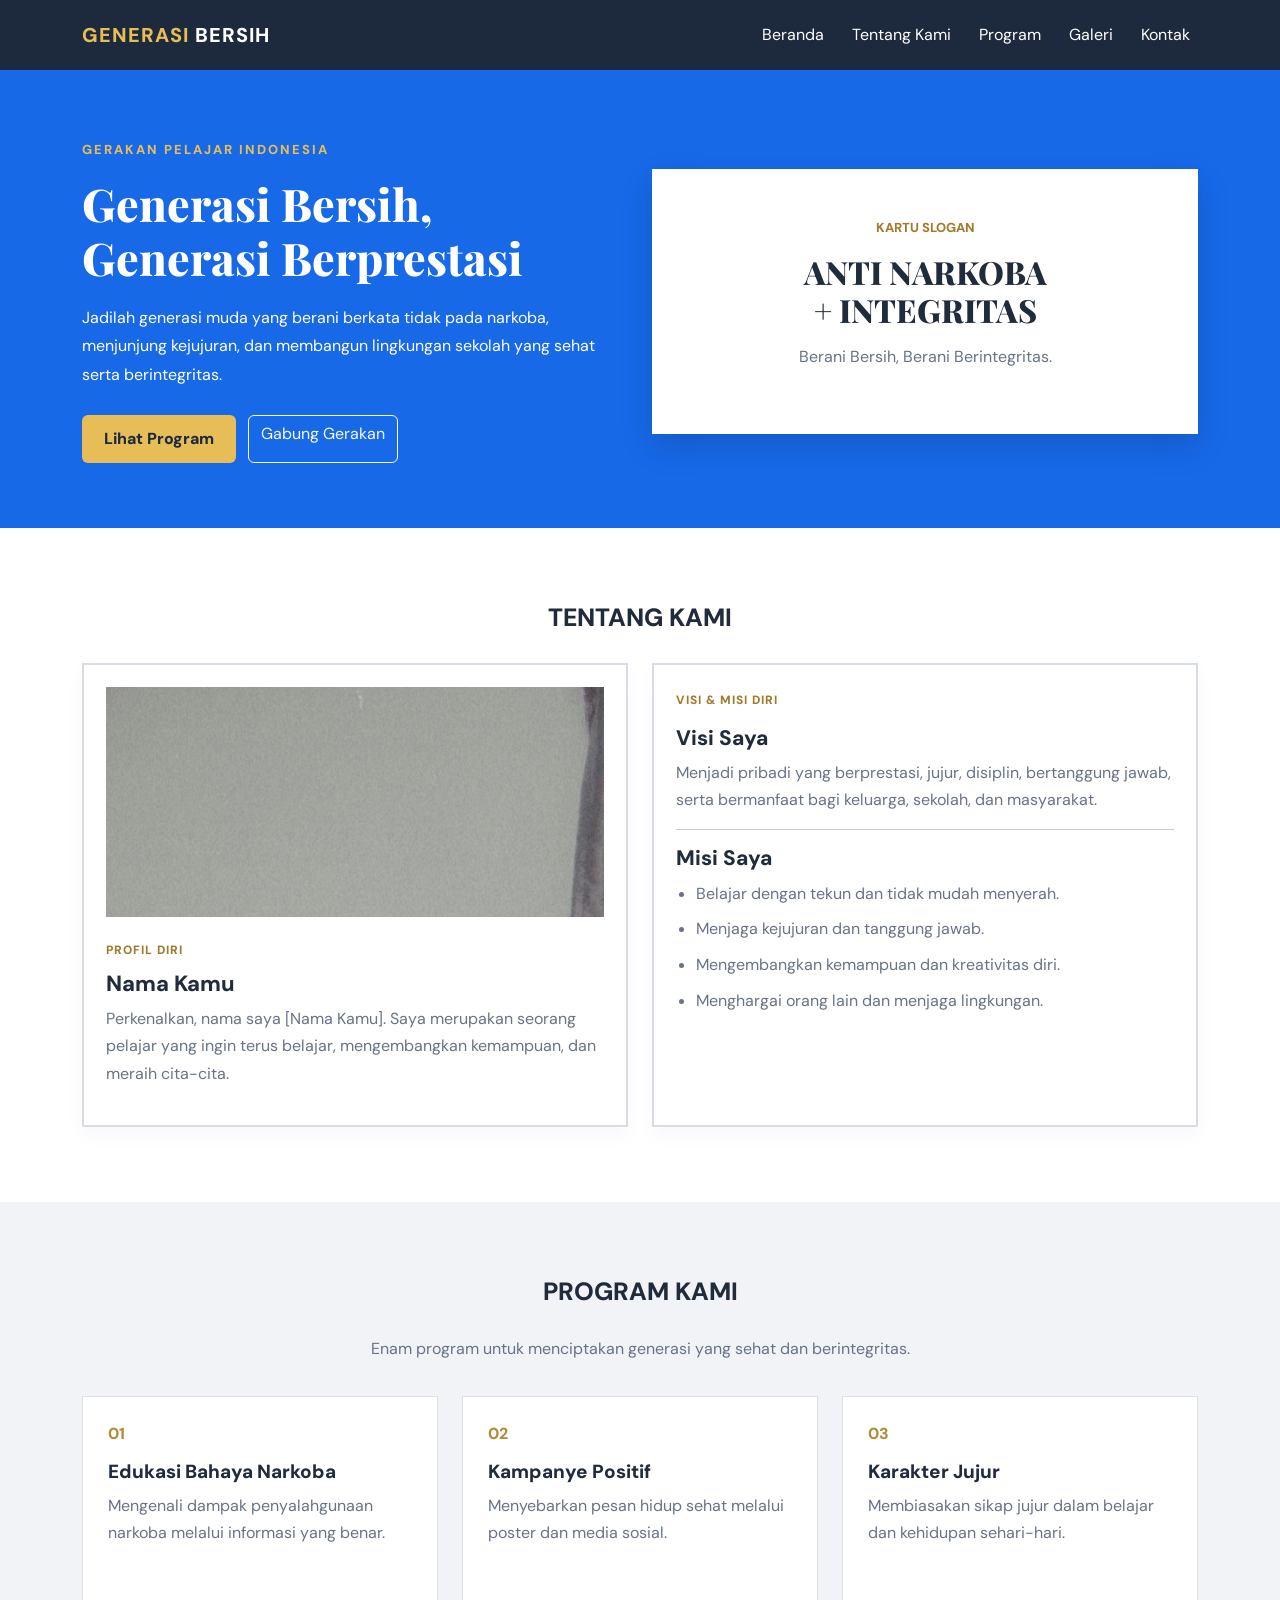
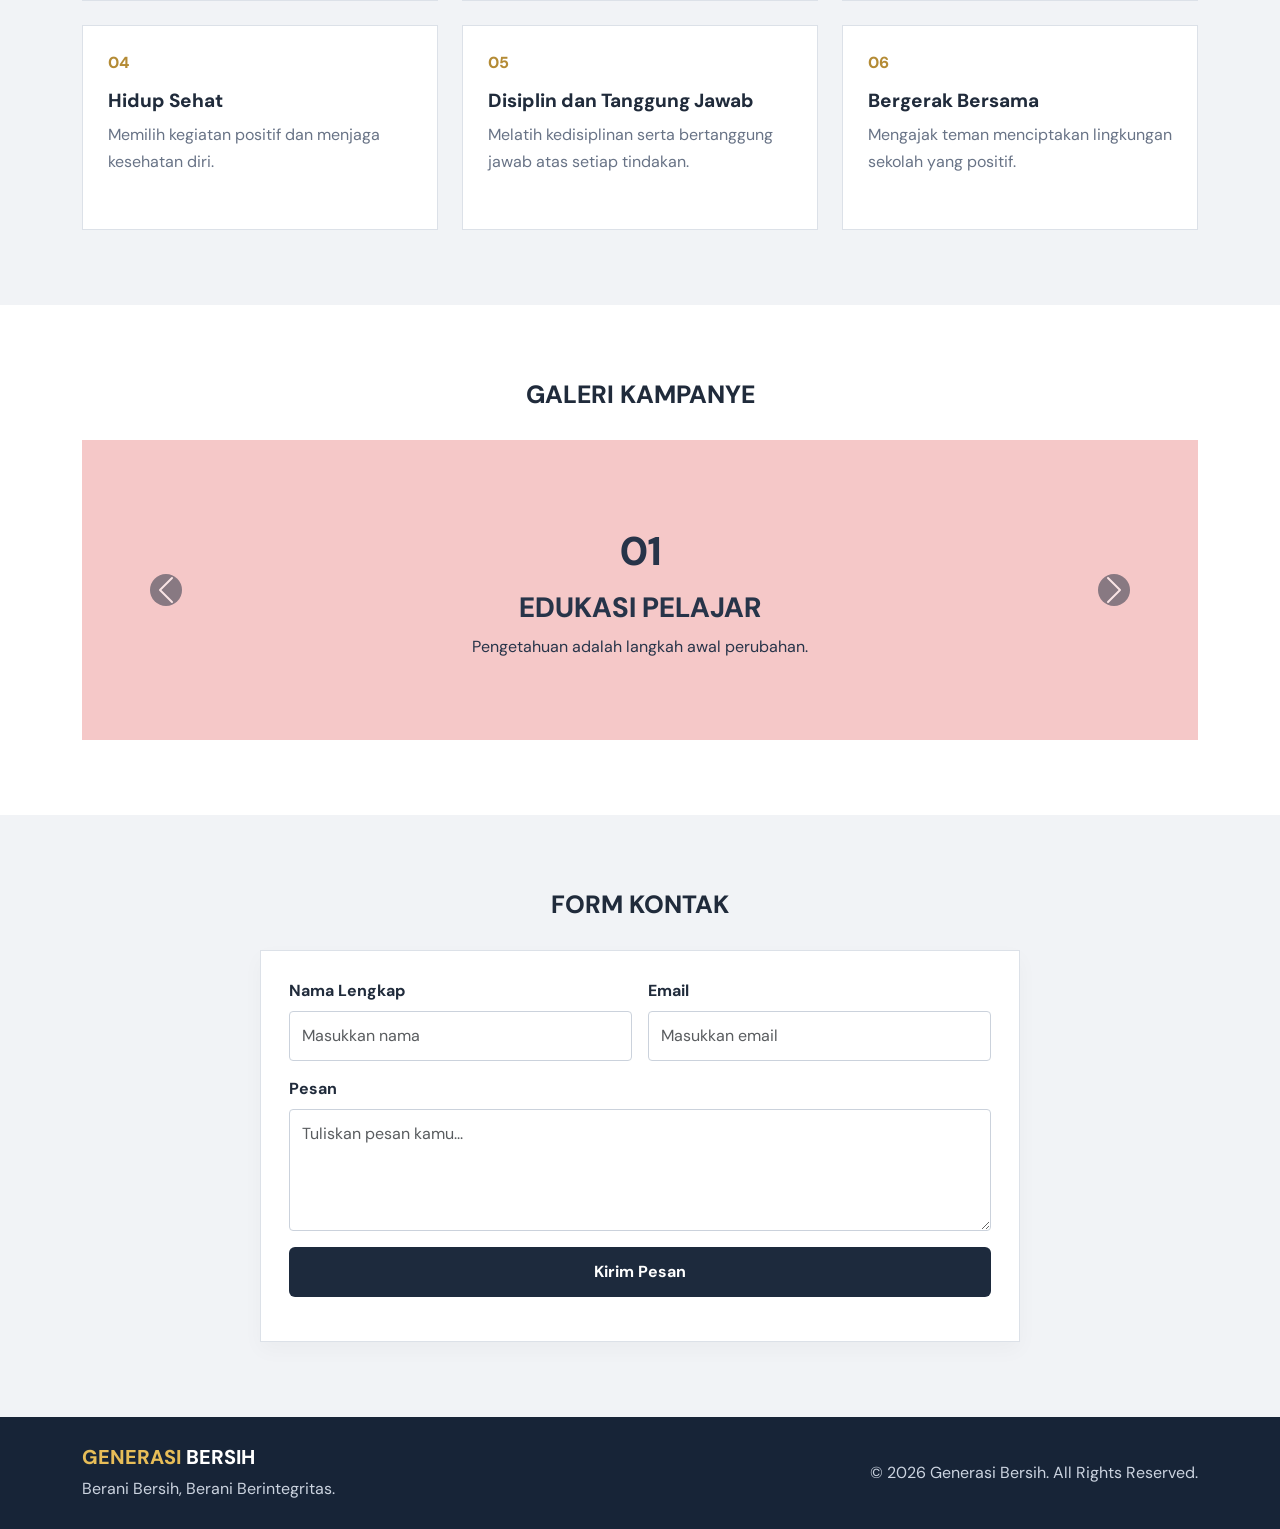
==== commit 61b91beb: "Update profile photo source in index.html" ====
--- a/index.html
+++ b/index.html
@@ -162,7 +162,7 @@
                     <div class="profile-photo-wrap">
 
                         <!-- GANTI FOTO DI SINI -->
-                        <img src="fotoku.jpg"
+                        <img src="kitaber.jpeg"
                              alt="Foto Diri"
                              class="profile-photo"
                              onerror="this.style.display='none'; document.getElementById('placeholderFoto').style.display='grid';">
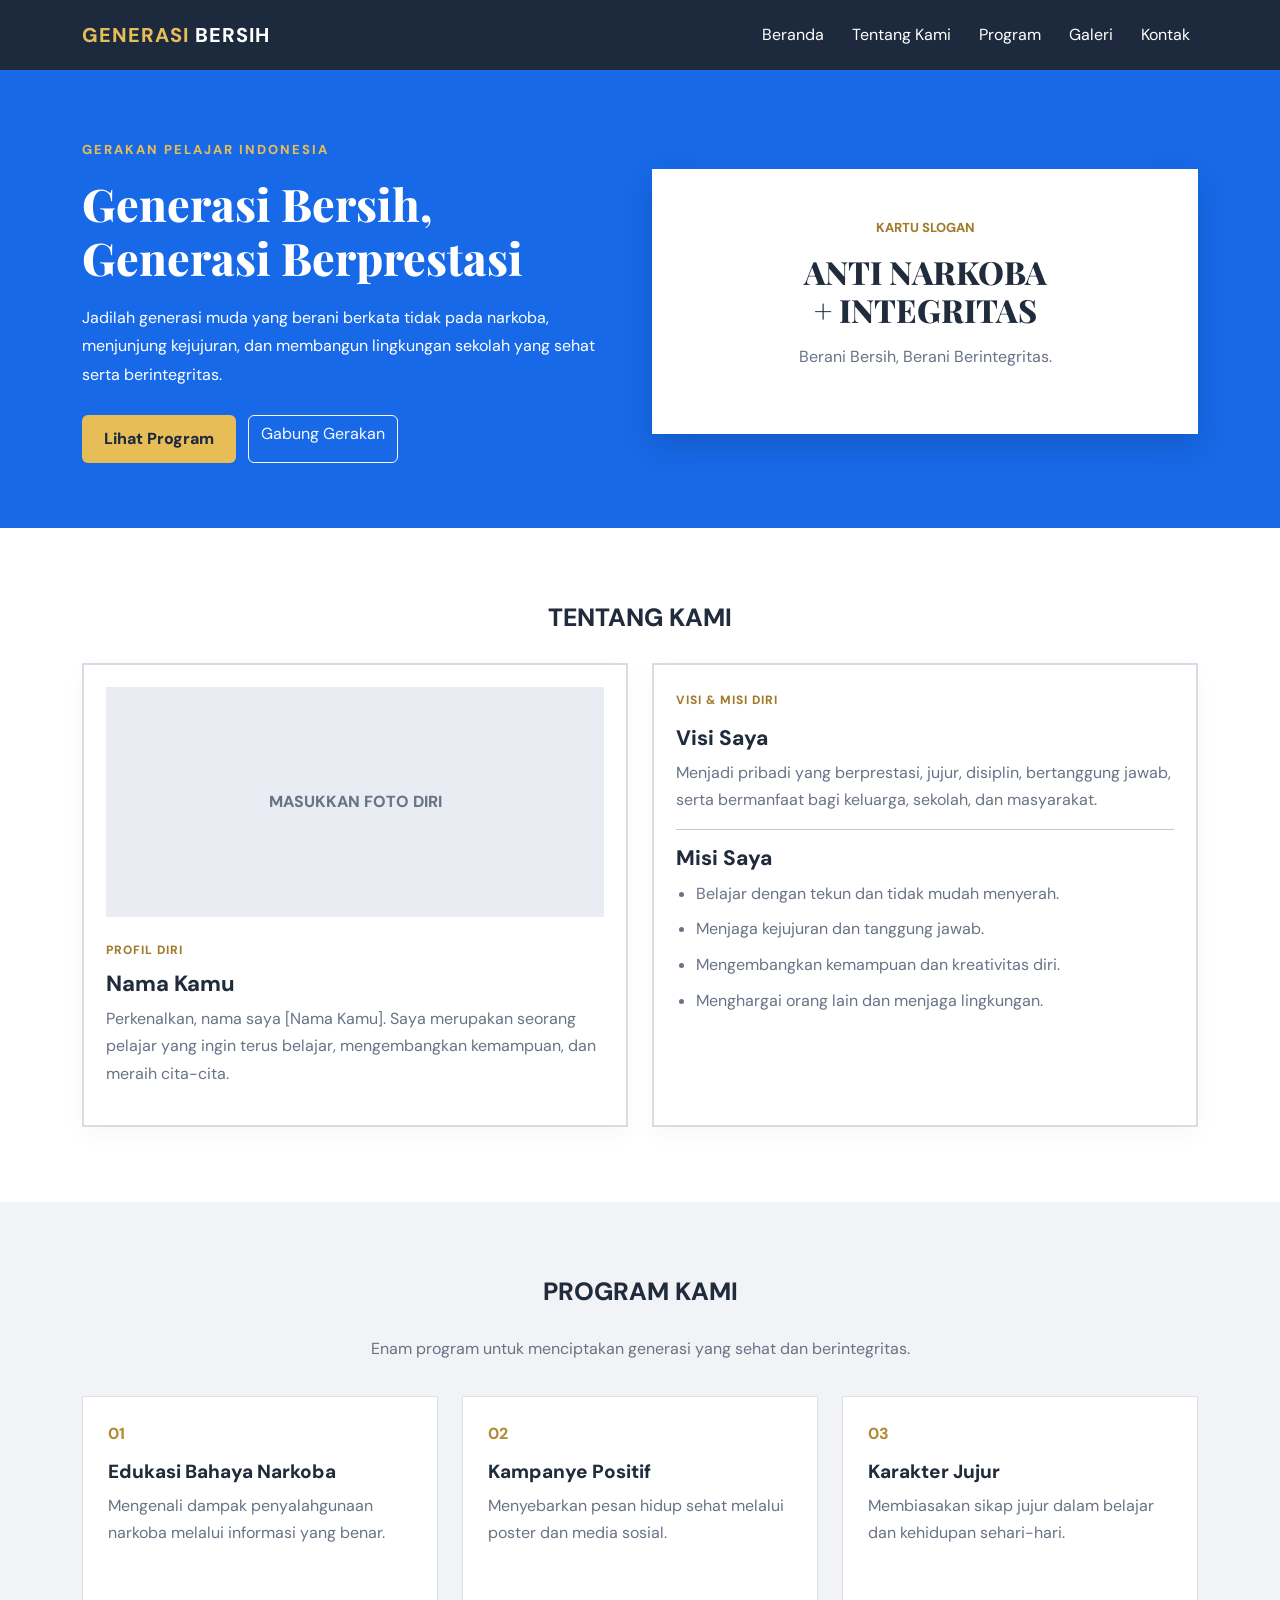
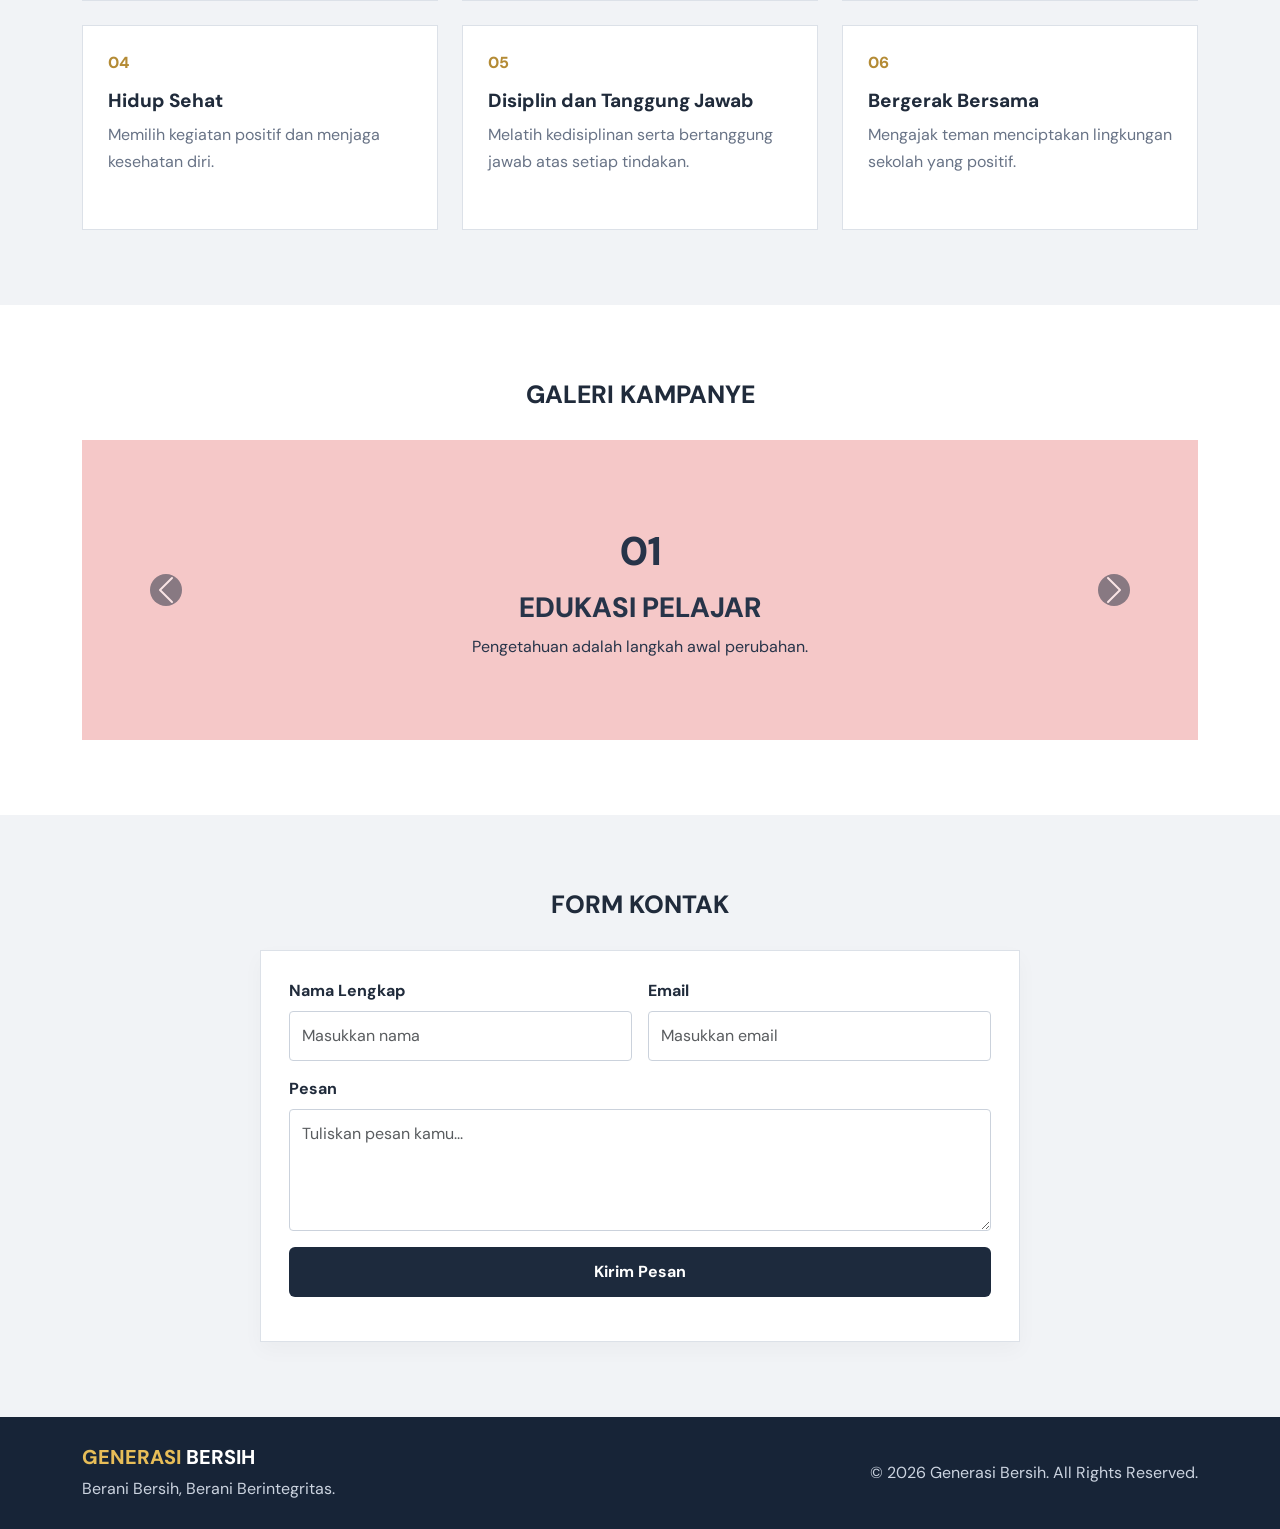
==== commit 11804818: "Fix image source extension from .jpeg to .jpg" ====
--- a/index.html
+++ b/index.html
@@ -162,7 +162,7 @@
                     <div class="profile-photo-wrap">
 
                         <!-- GANTI FOTO DI SINI -->
-                        <img src="kitaber.jpeg"
+                        <img src="kitaber.jpg"
                              alt="Foto Diri"
                              class="profile-photo"
                              onerror="this.style.display='none'; document.getElementById('placeholderFoto').style.display='grid';">
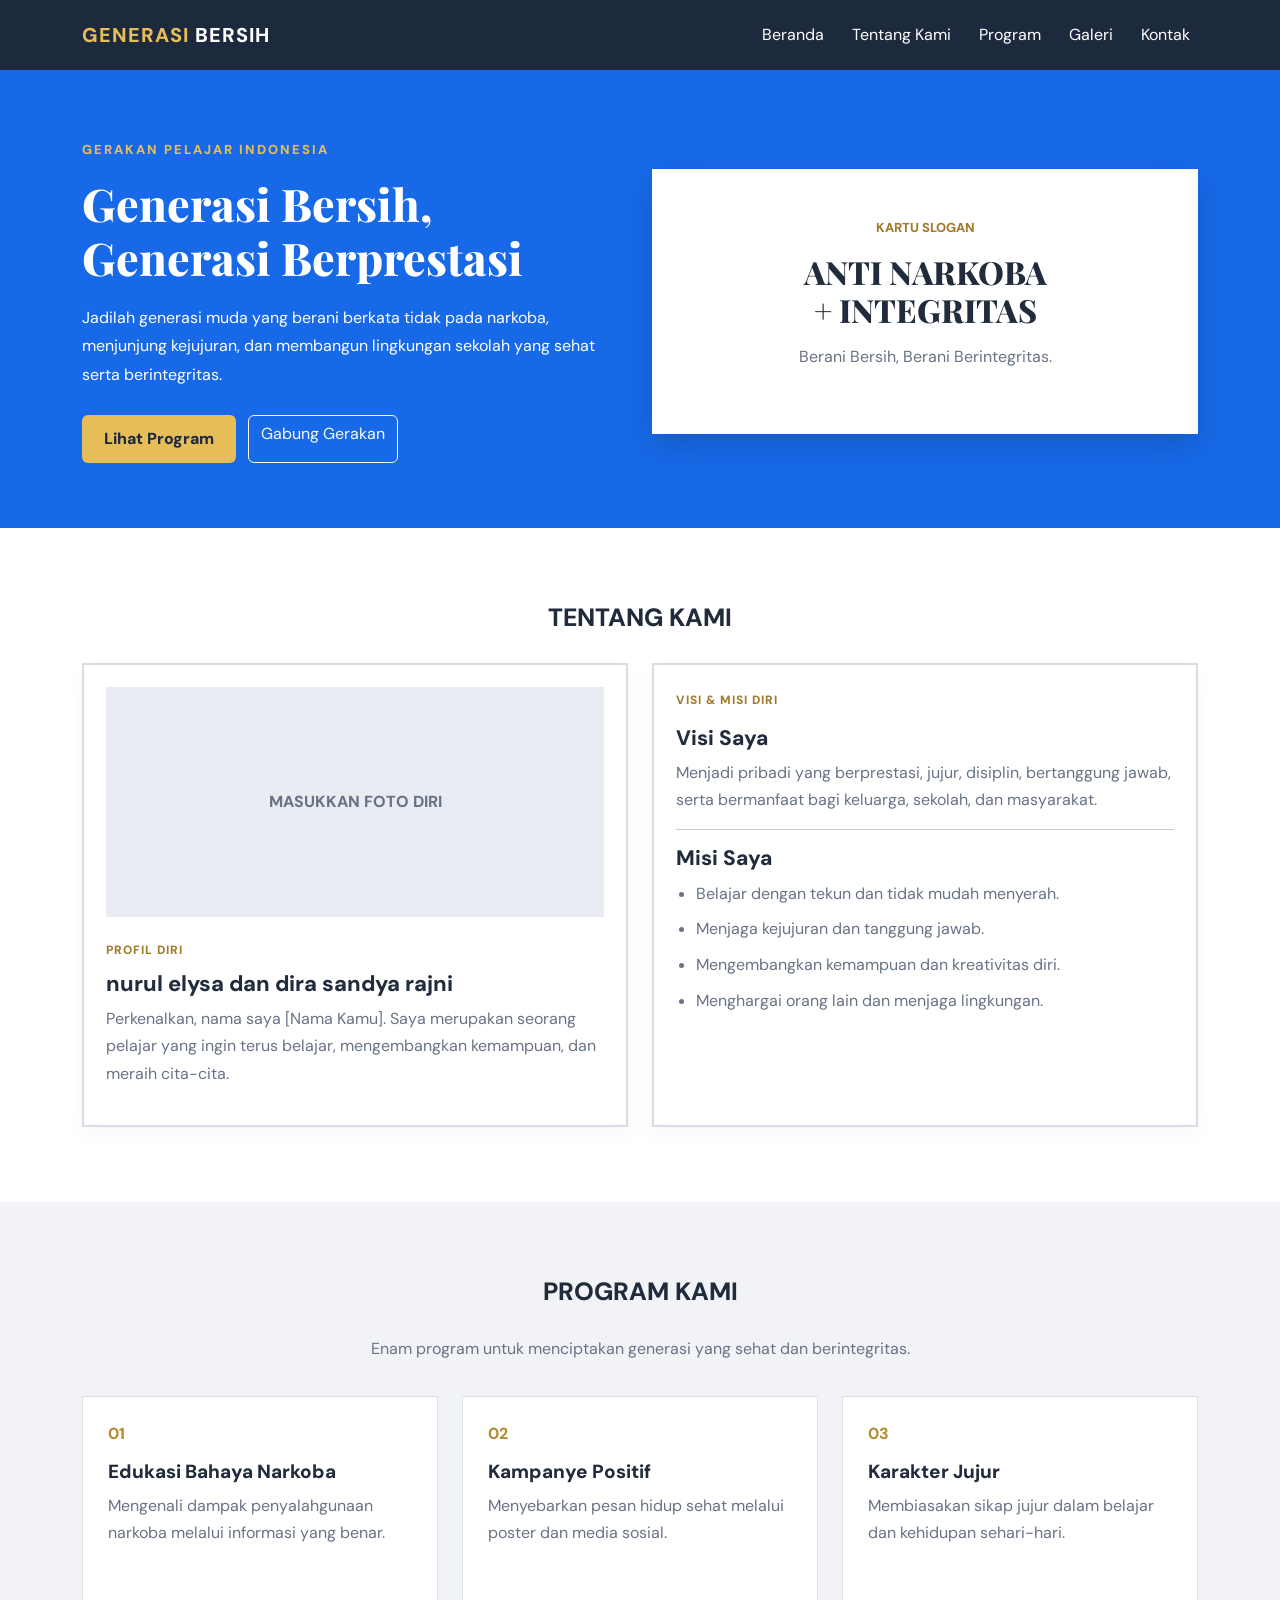
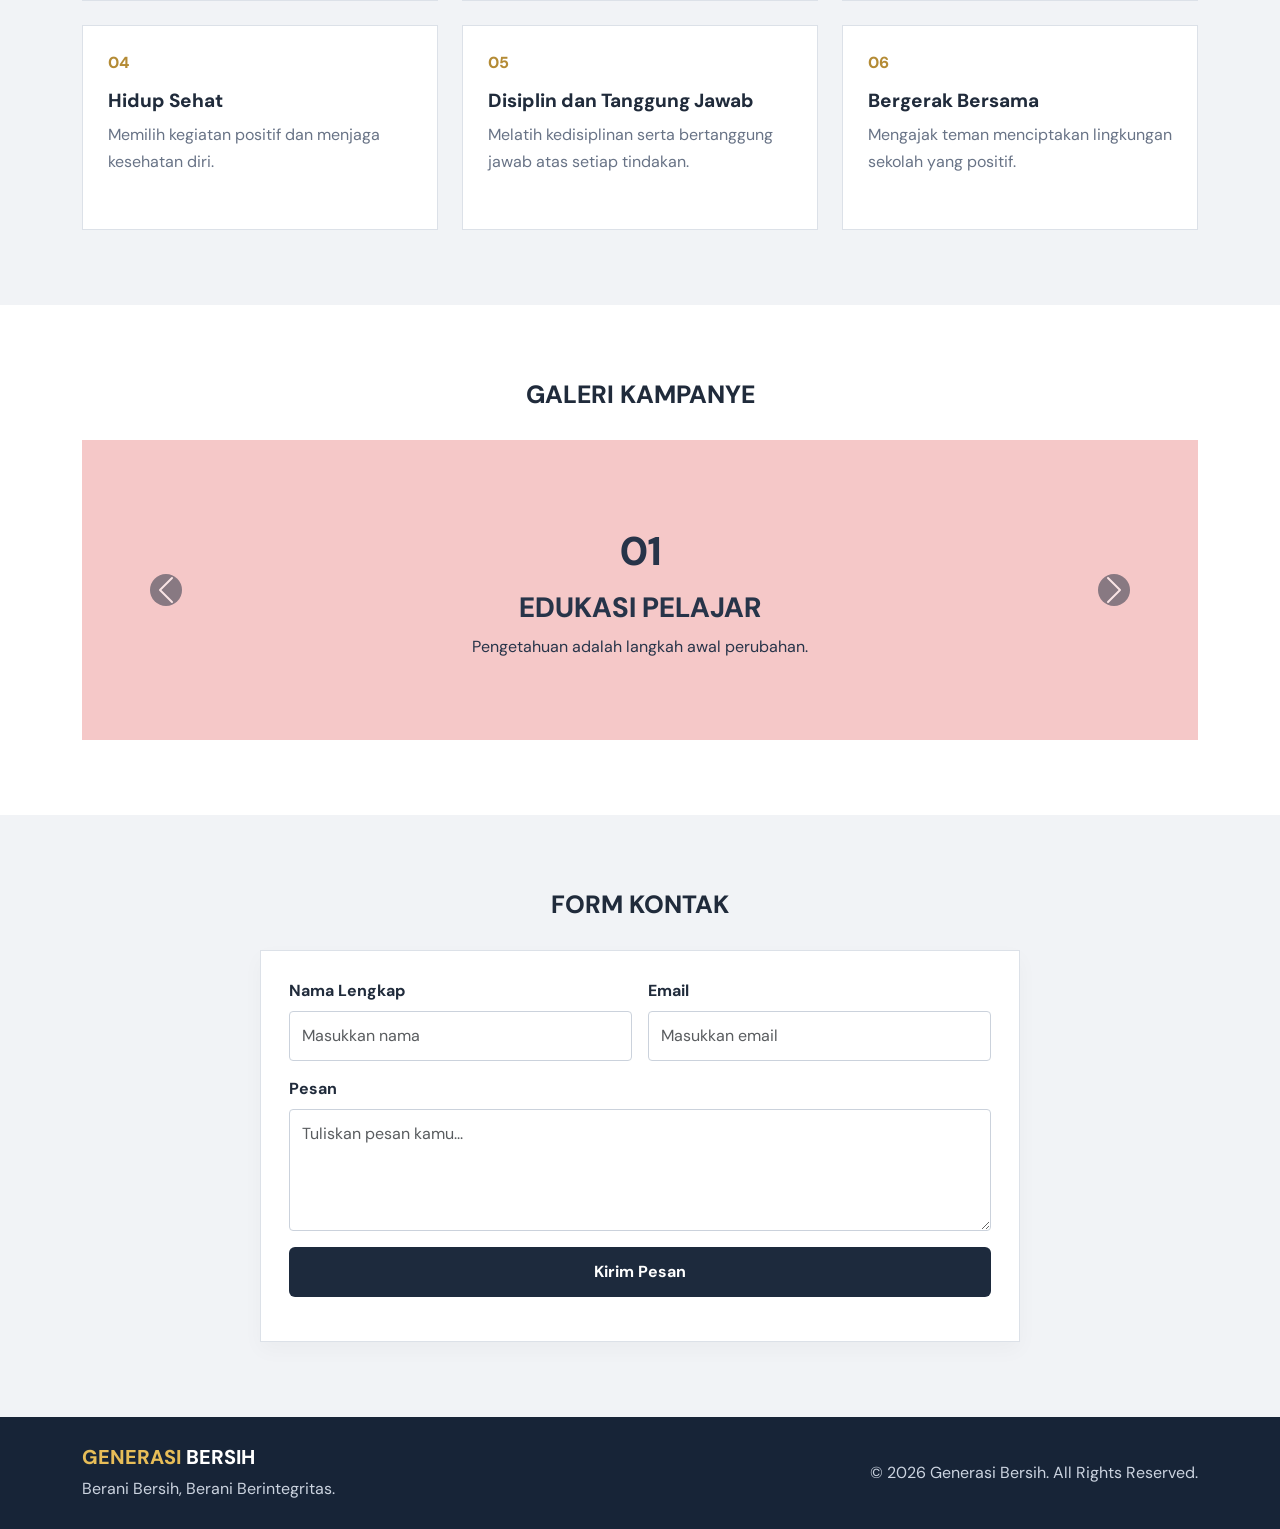
==== commit 789f3cfd: "Update index.html" ====
--- a/index.html
+++ b/index.html
@@ -162,7 +162,7 @@
                     <div class="profile-photo-wrap">
 
                         <!-- GANTI FOTO DI SINI -->
-                        <img src="kitaber.jpg"
+                        <img src="putih.jpg"
                              alt="Foto Diri"
                              class="profile-photo"
                              onerror="this.style.display='none'; document.getElementById('placeholderFoto').style.display='grid';">
@@ -179,7 +179,7 @@
                             PROFIL DIRI
                         </span>
 
-                        <h3>Nama Kamu</h3>
+                        <h3>nurul elysa dan dira sandya rajni</h3>
 
                         <p>
                             Perkenalkan, nama saya [Nama Kamu].
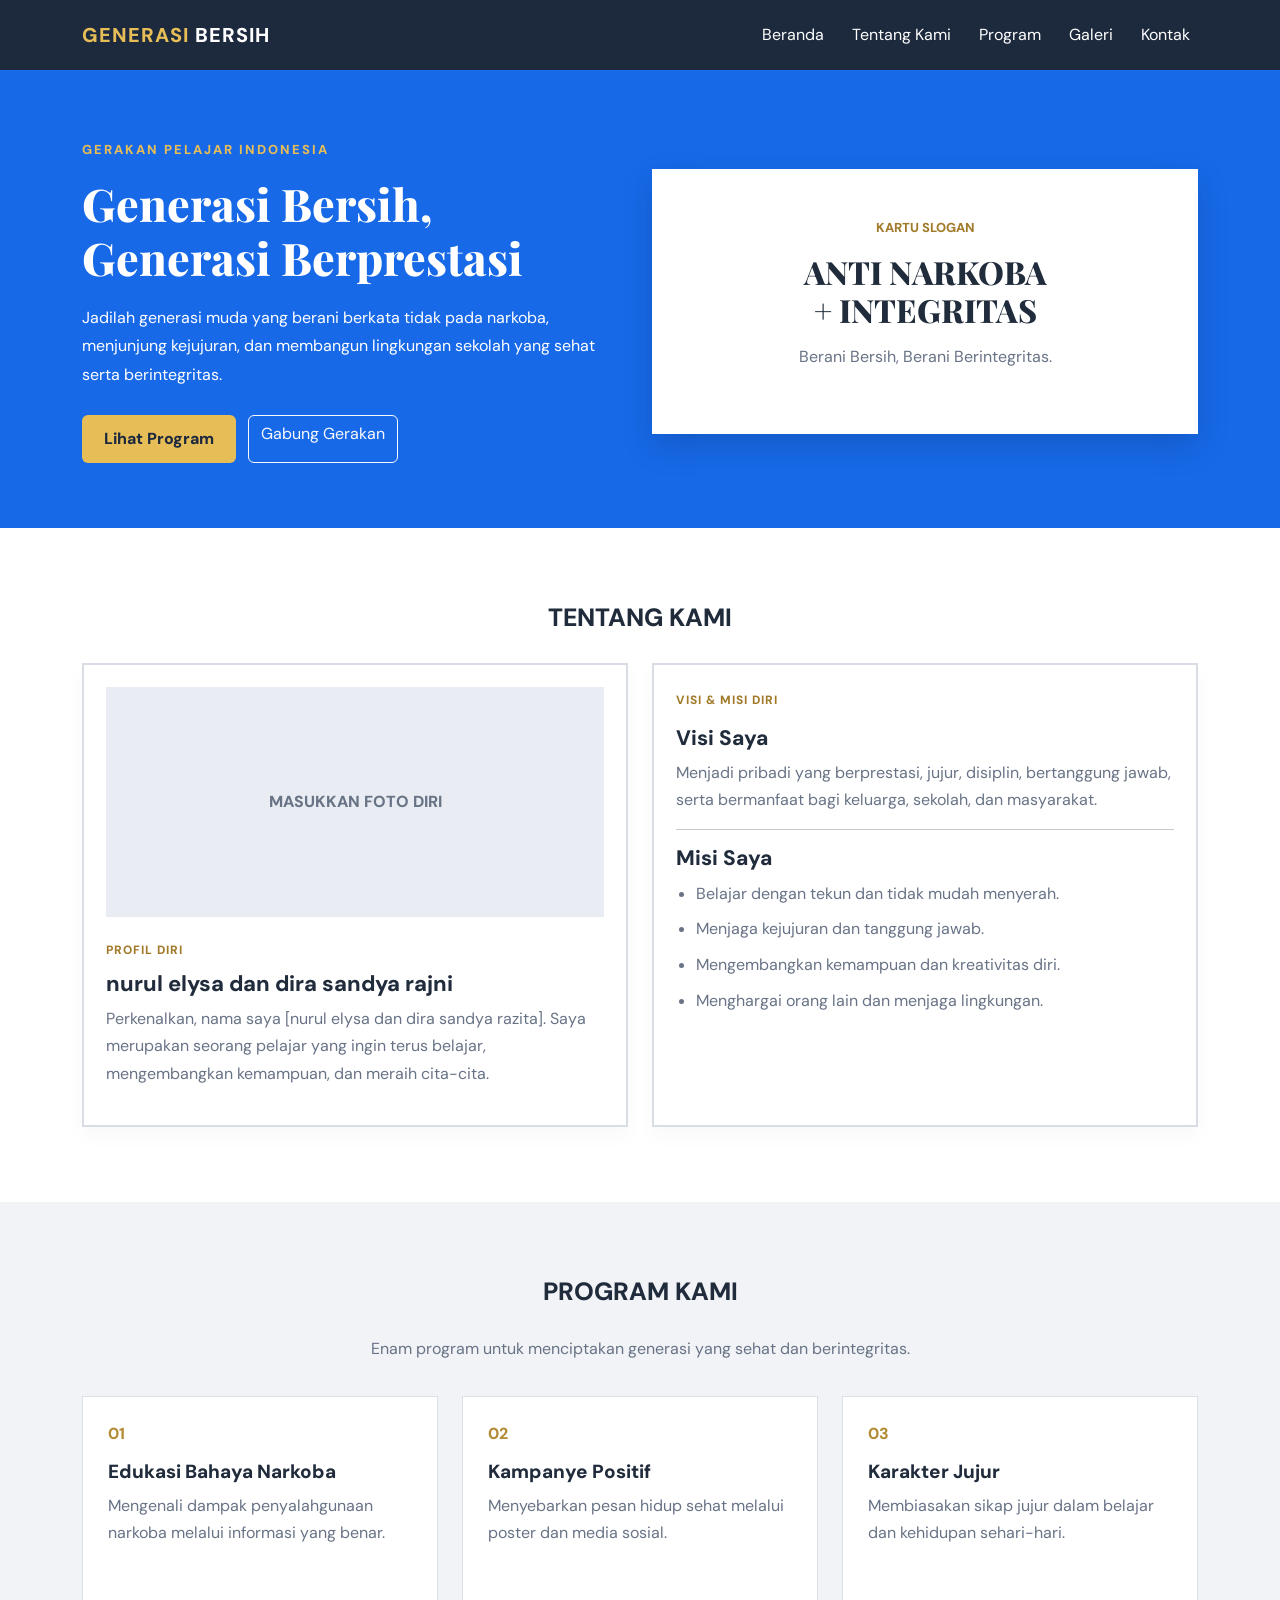
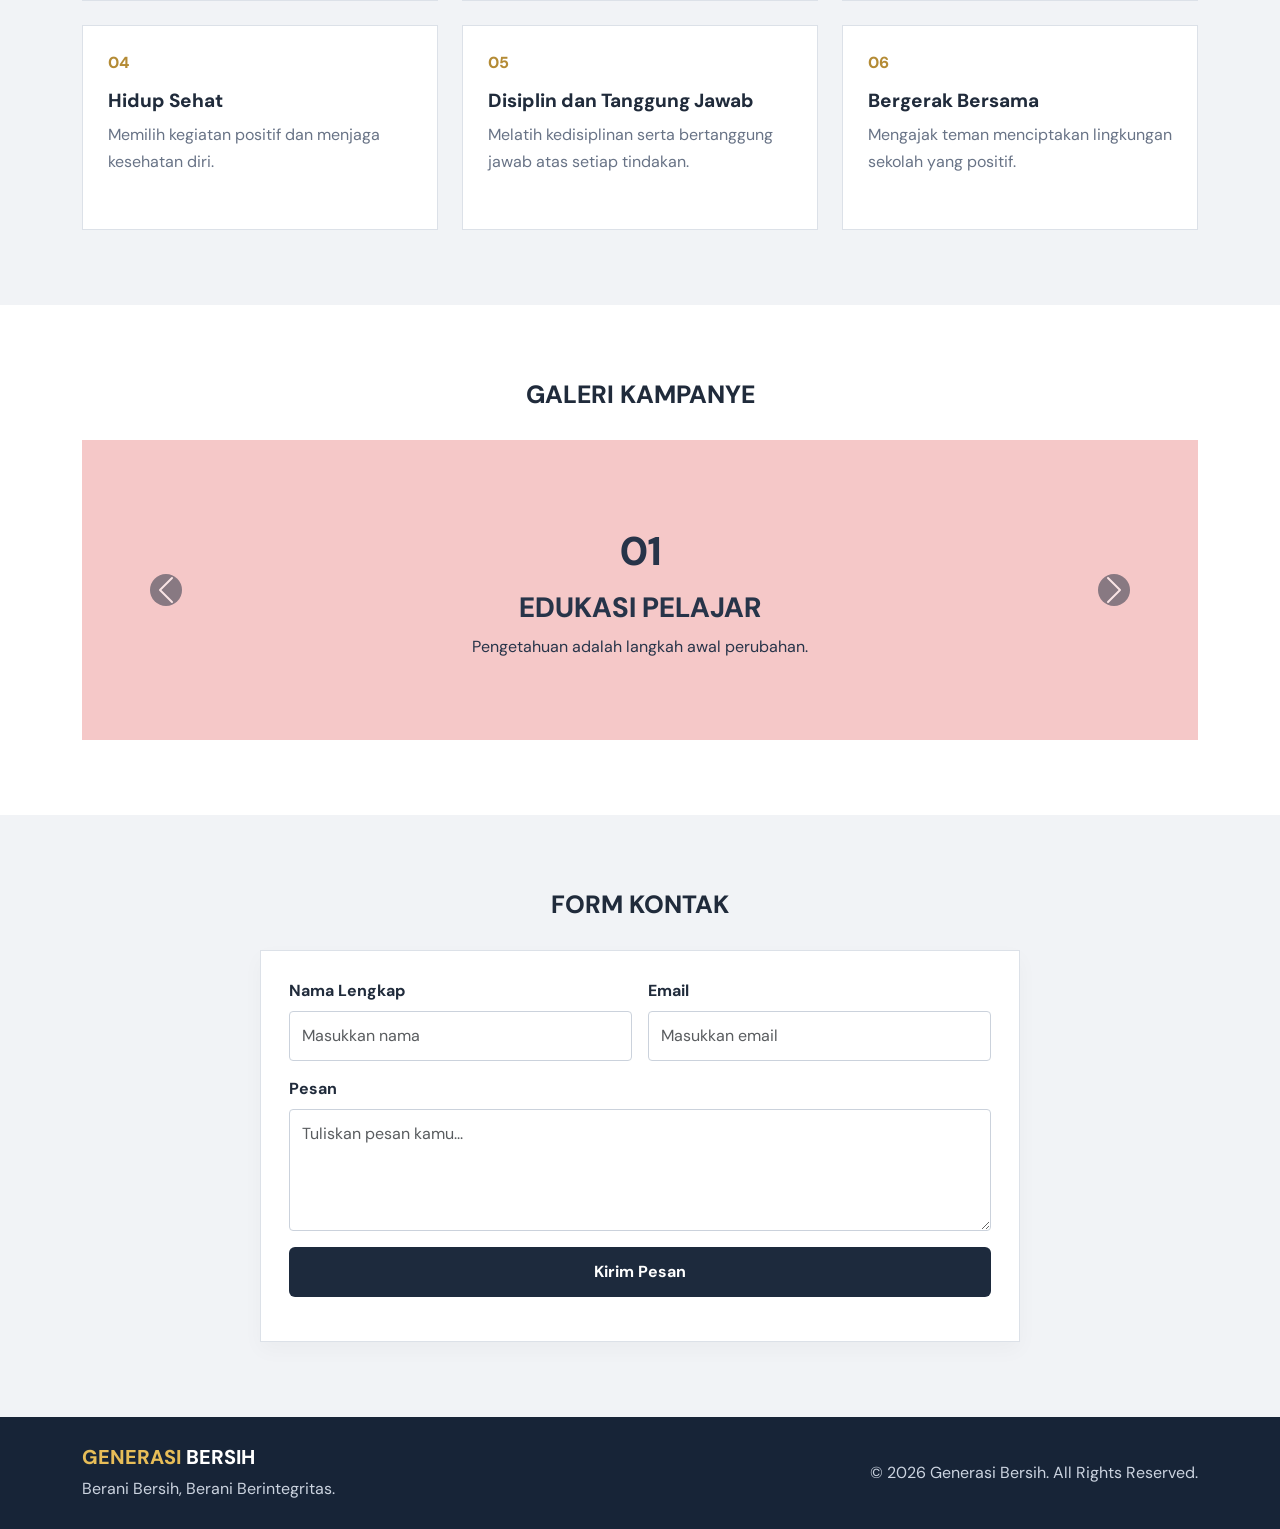
==== commit 6e615fe8: "Update index.html" ====
--- a/index.html
+++ b/index.html
@@ -182,7 +182,7 @@
                         <h3>nurul elysa dan dira sandya rajni</h3>
 
                         <p>
-                            Perkenalkan, nama saya [Nama Kamu].
+                            Perkenalkan, nama saya [nurul elysa dan dira sandya razita].
                             Saya merupakan seorang pelajar yang ingin
                             terus belajar, mengembangkan kemampuan,
                             dan meraih cita-cita.
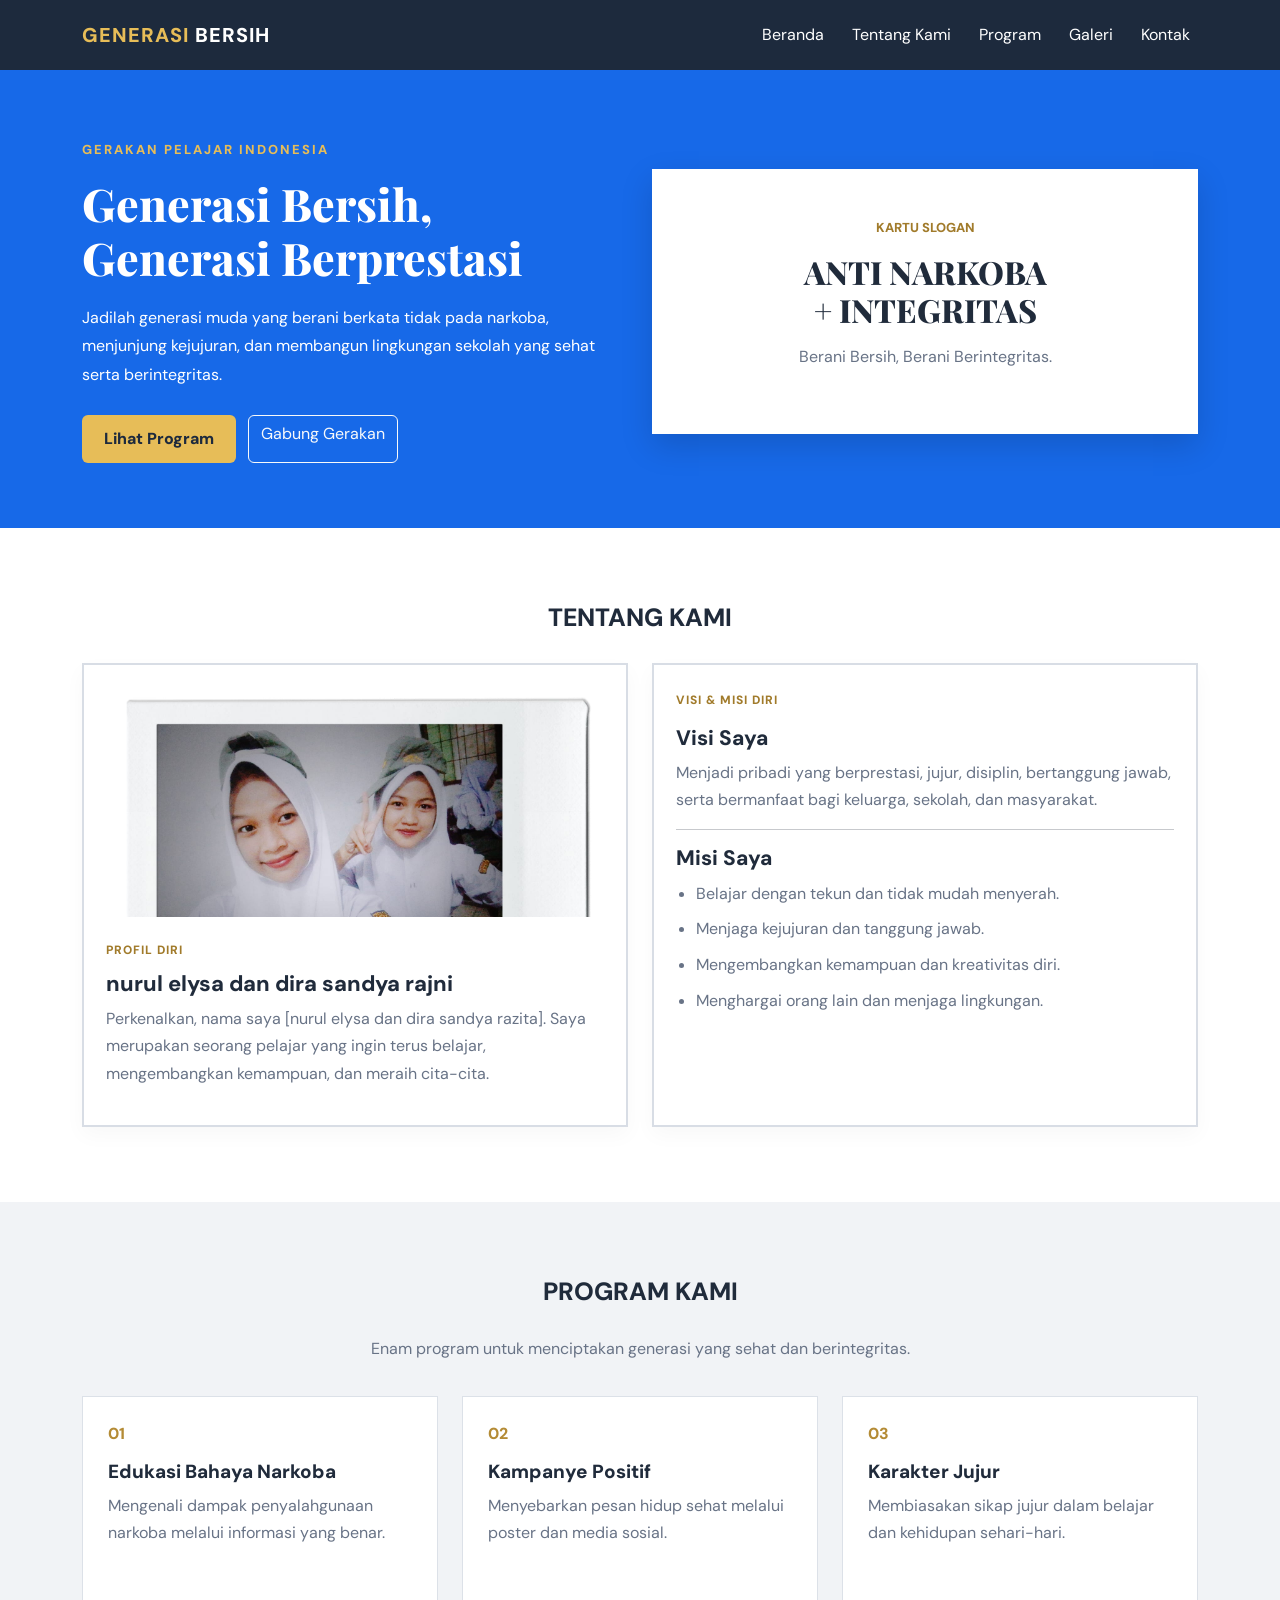
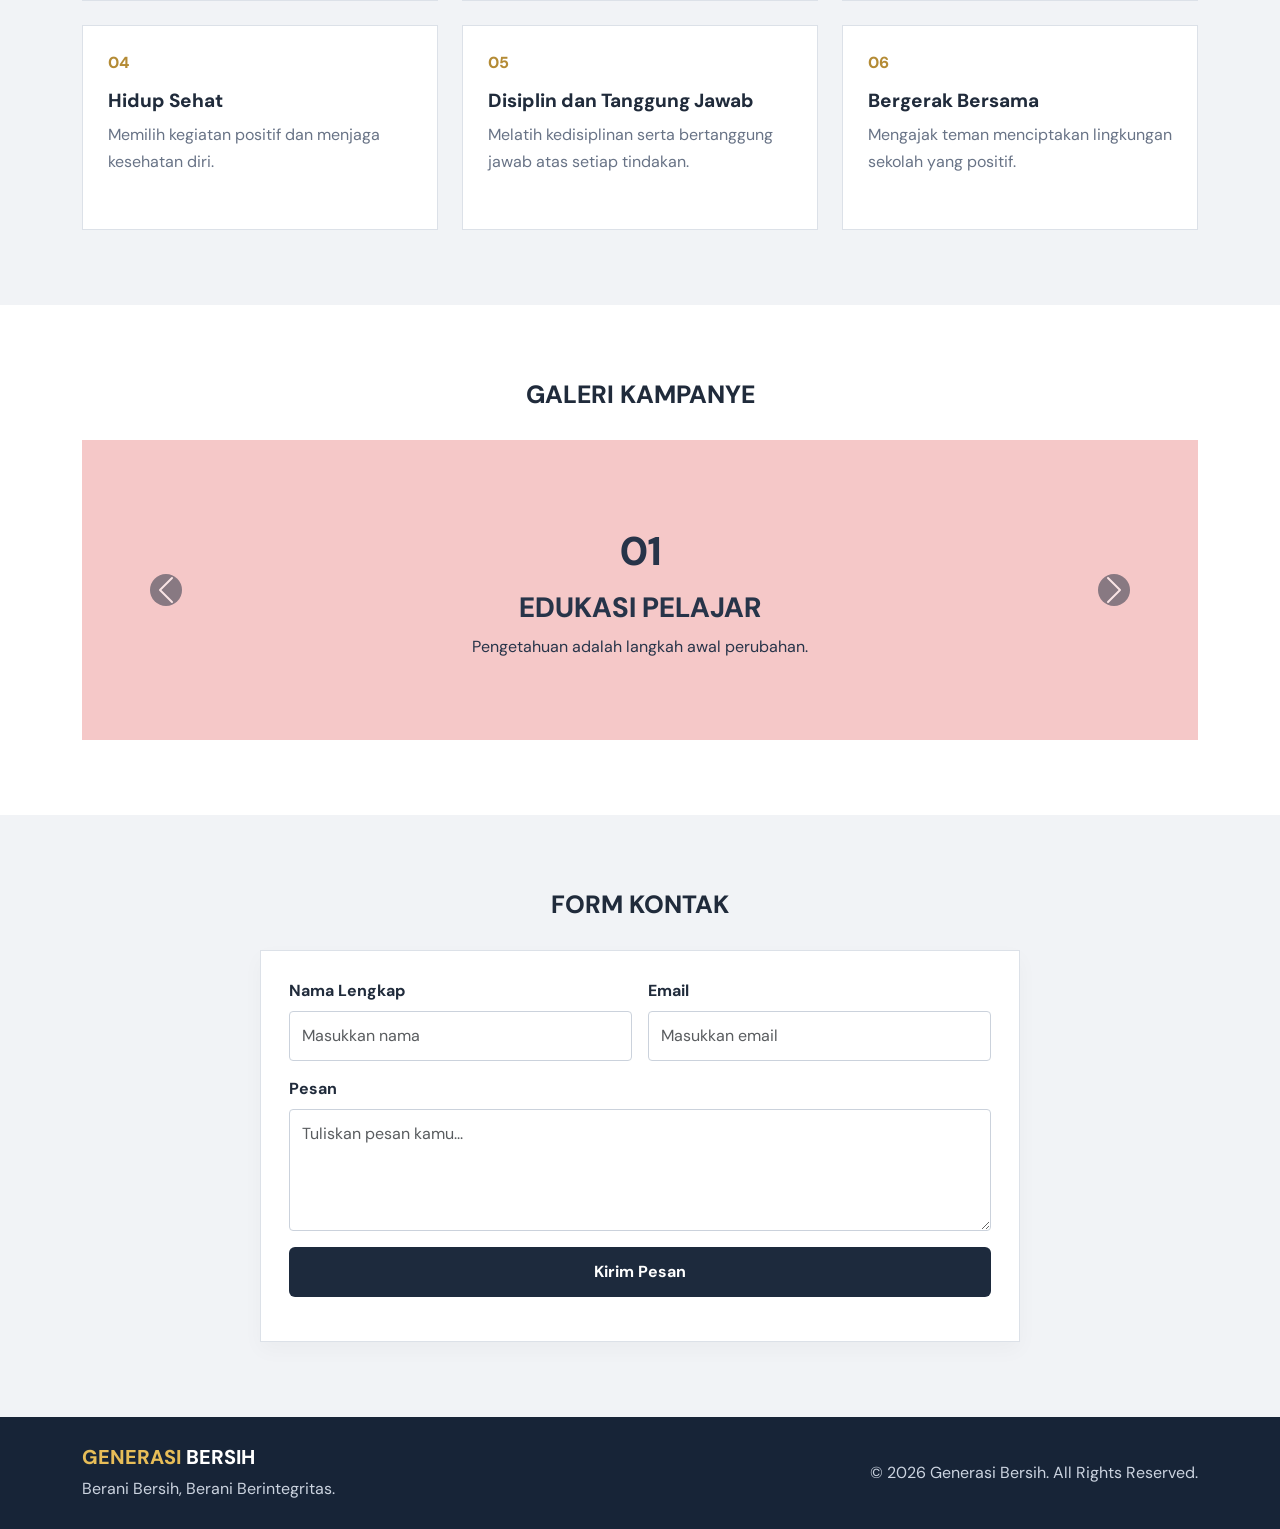
==== commit 7c45429f: "Update index.html" ====
--- a/index.html
+++ b/index.html
@@ -162,7 +162,7 @@
                     <div class="profile-photo-wrap">
 
                         <!-- GANTI FOTO DI SINI -->
-                        <img src="putih.jpg"
+                        <img src="profile-foto.jpeg"
                              alt="Foto Diri"
                              class="profile-photo"
                              onerror="this.style.display='none'; document.getElementById('placeholderFoto').style.display='grid';">
